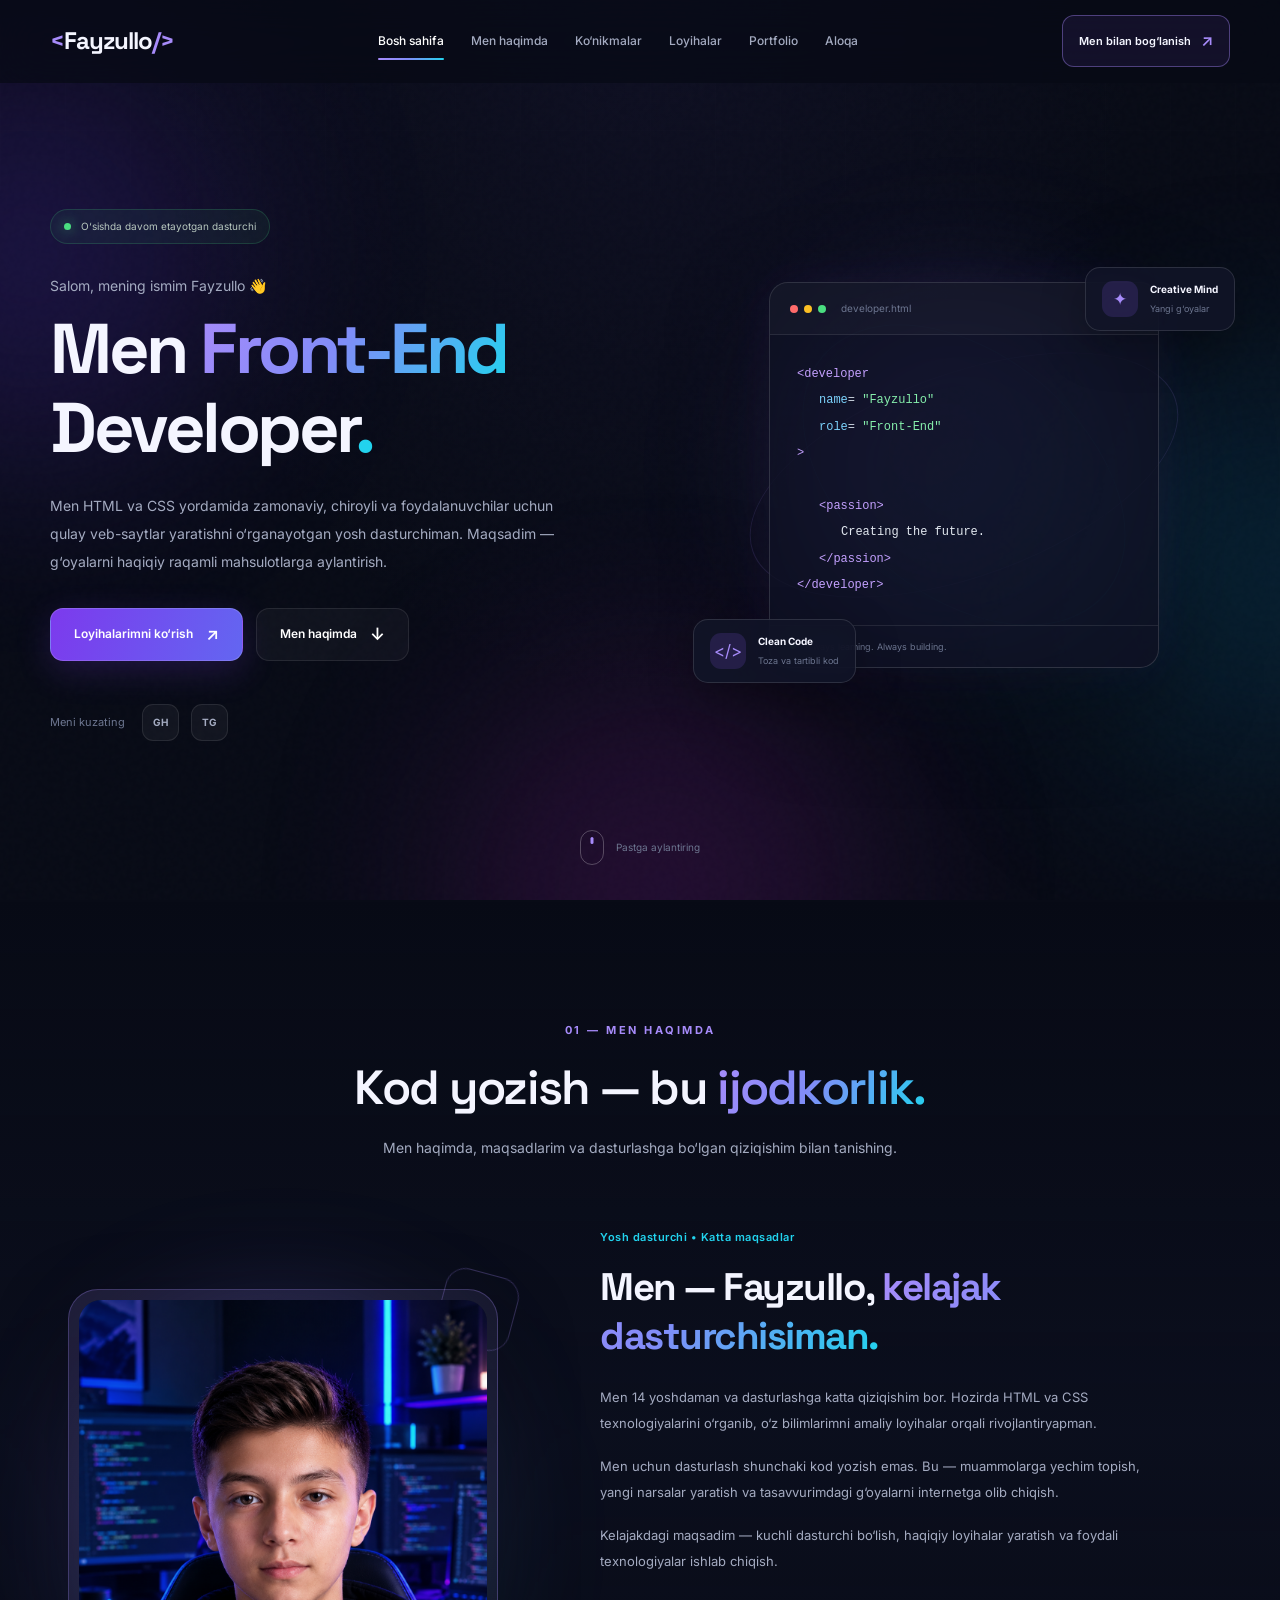
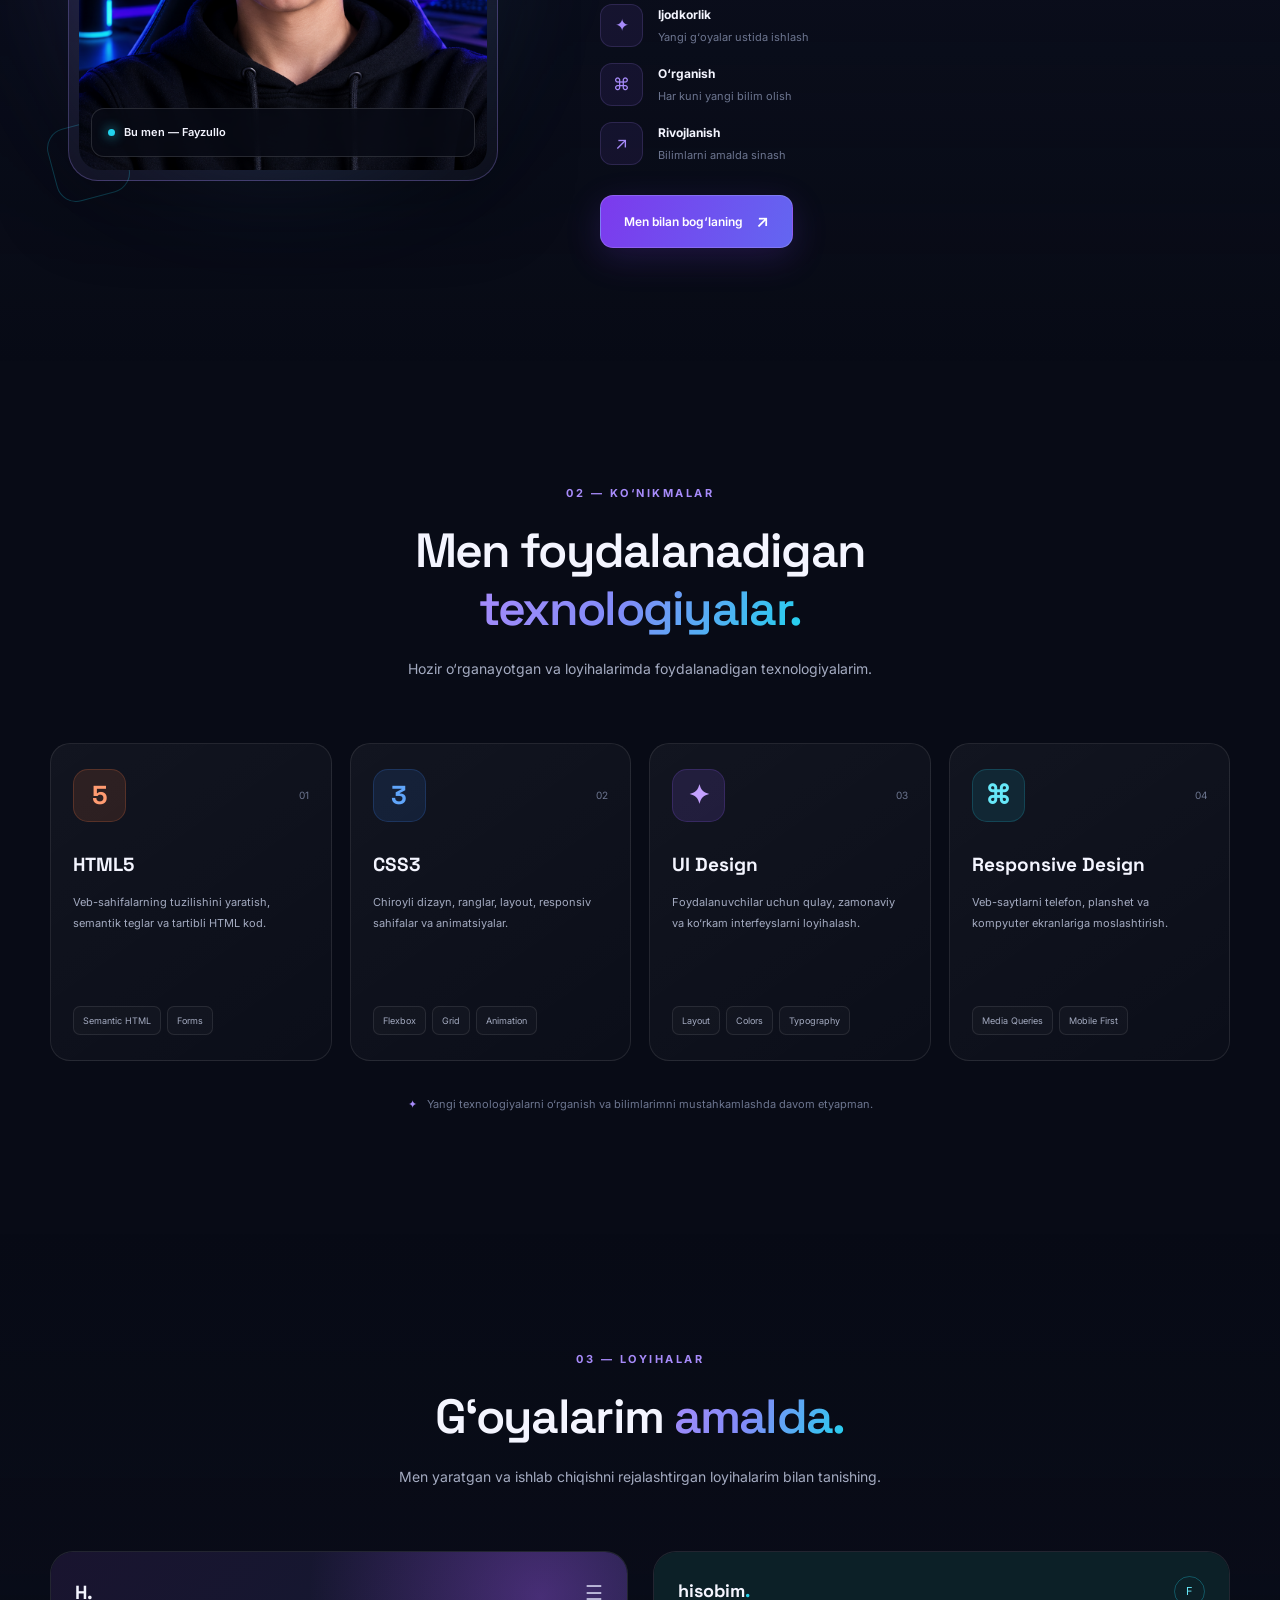
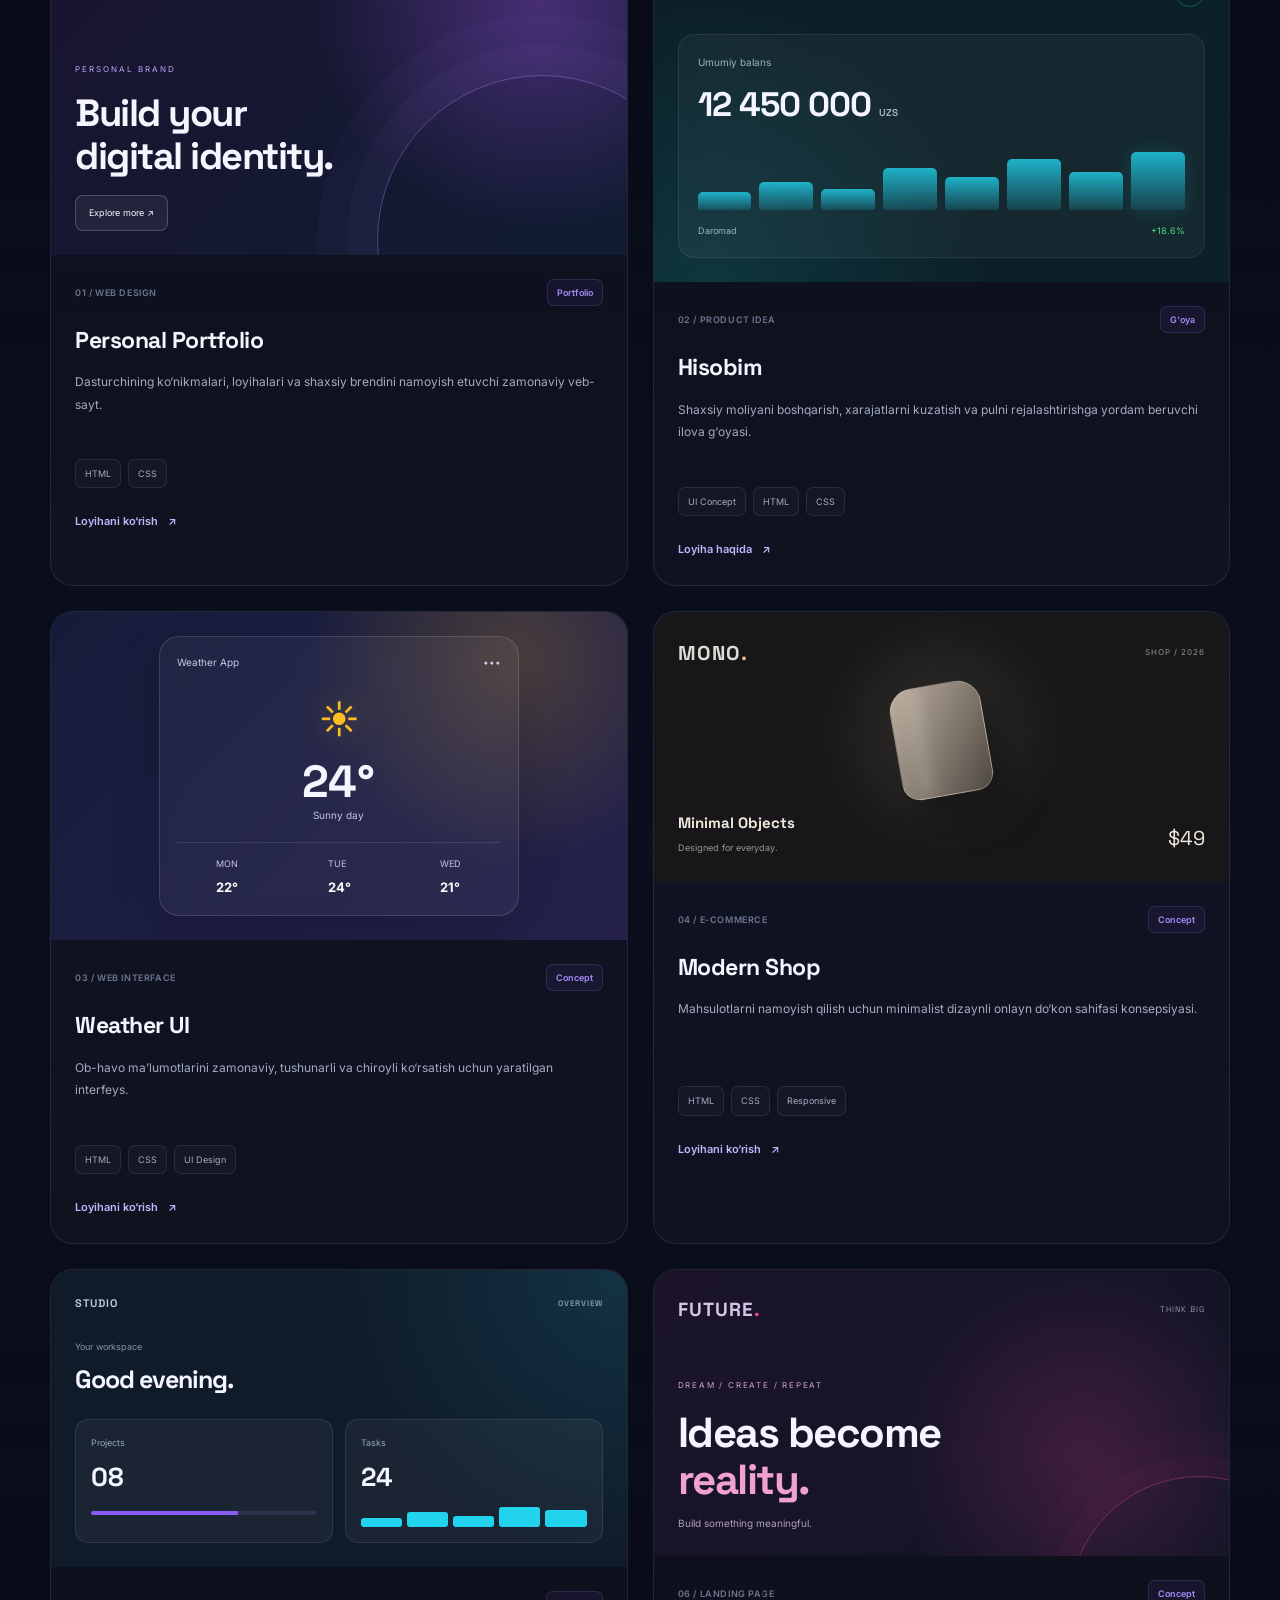
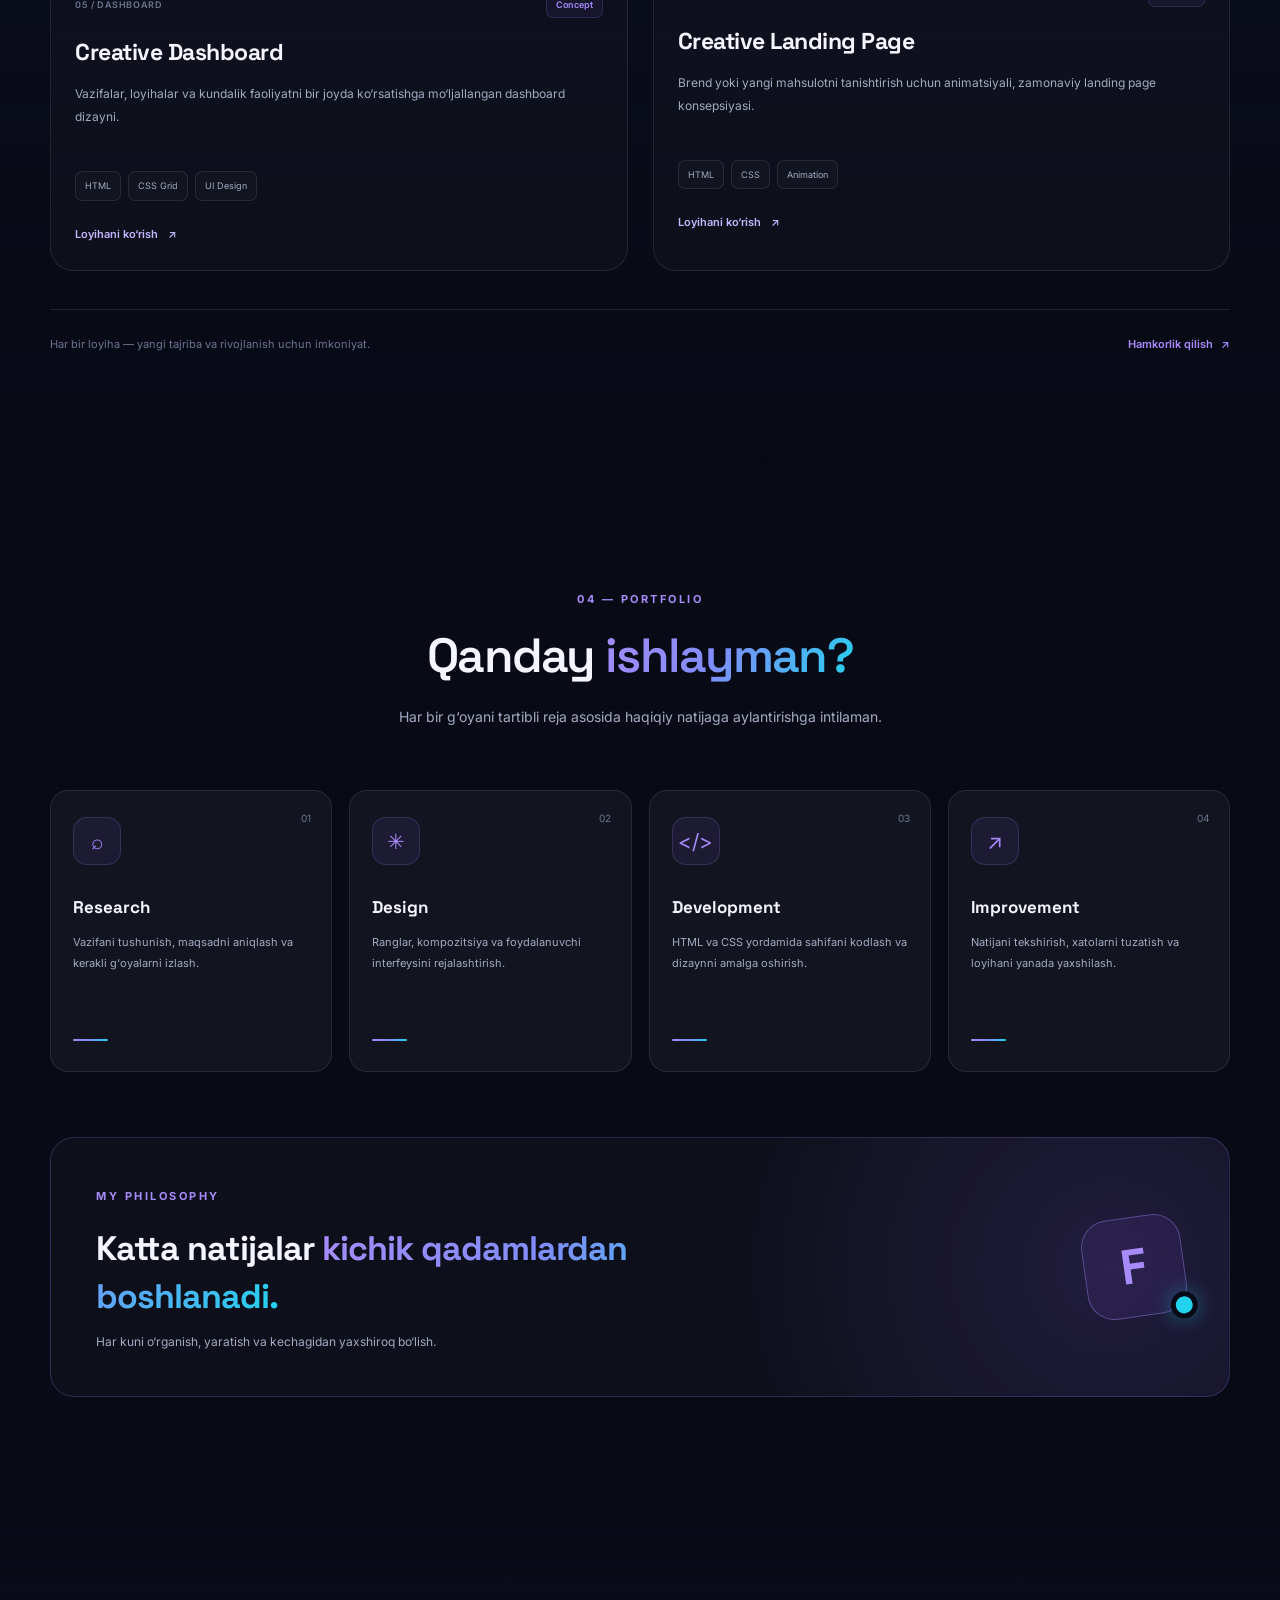
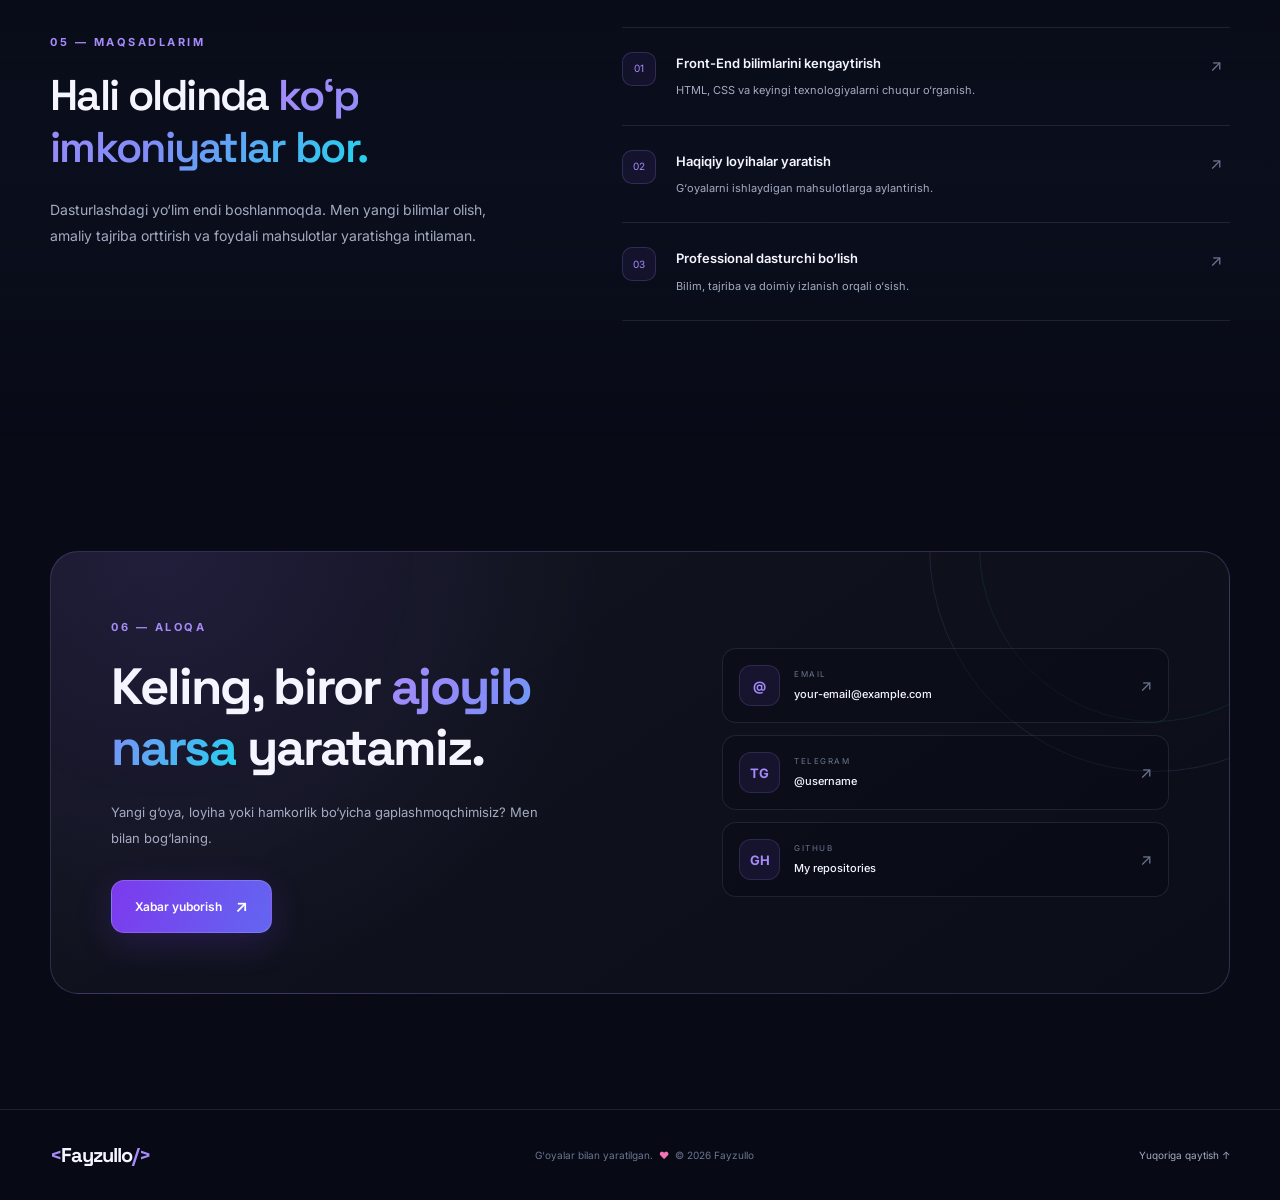
==== Portfolio/index.html @ 7edab894 "Add files via upload" ====
<!DOCTYPE html>
<html lang="uz">

<head>
    <meta charset="UTF-8">
    <meta name="viewport" content="width=device-width, initial-scale=1.0">

    <meta name="description" content="Fayzullo — Front-End Developer portfolio. Zamonaviy va kreativ veb-saytlar.">

    <meta name="theme-color" content="#080b16">

    <title>Fayzullo | Front-End Developer</title>

    <!-- Google Fonts -->
    <link rel="preconnect" href="https://fonts.googleapis.com">
    <link rel="preconnect" href="https://fonts.gstatic.com" crossorigin>

    <link
        href="https://fonts.googleapis.com/css2?family=Inter:wght@400;500;600;700;800&family=Space+Grotesk:wght@400;500;600;700&display=swap"
        rel="stylesheet">

    <!-- CSS fayli -->
    <link rel="stylesheet" href="style.css">
</head>

<body>

    <!-- BACKGROUND ANIMATION ELEMENTS -->
    <div class="background-effects" aria-hidden="true">
        <div class="gradient-orb orb-1"></div>
        <div class="gradient-orb orb-2"></div>
        <div class="gradient-orb orb-3"></div>
        <div class="grid-overlay"></div>
        <div class="noise-overlay"></div>
    </div>


    <!-- HEADER -->
    <header class="header" id="header">
        <div class="container navbar">

            <a href="#home" class="logo">
                <span class="logo-bracket">&lt;</span>
                Fayzullo
                <span class="logo-bracket">/&gt;</span>
            </a>

            <nav class="nav-menu" id="nav-menu">
                <a href="#home" class="nav-link active">Bosh sahifa</a>
                <a href="#about" class="nav-link">Men haqimda</a>
                <a href="#skills" class="nav-link">Ko‘nikmalar</a>
                <a href="#projects" class="nav-link">Loyihalar</a>
                <a href="#portfolio" class="nav-link">Portfolio</a>
                <a href="#contact" class="nav-link">Aloqa</a>
            </nav>

            <a href="https://t.me/code_craftsman_uz" class="nav-button" target="_blank" rel="noopener noreferrer">
                Men bilan bog‘lanish
                <span>↗</span>
            </a>

            <button class="menu-toggle" id="menu-toggle" aria-label="Menyuni ochish" aria-expanded="false"
                aria-controls="nav-menu">
                <span></span>
                <span></span>
                <span></span>
            </button>

        </div>
    </header>


    <main>

        <!-- HERO / HOME -->
        <section class="hero section" id="home">
            <div class="container hero-grid">

                <div class="hero-content">

                    <div class="availability-badge">
                        <span class="status-dot"></span>
                        <span>O‘sishda davom etayotgan dasturchi</span>
                    </div>

                    <p class="hero-greeting">
                        Salom, mening ismim Fayzullo 👋
                    </p>

                    <h1 class="hero-title">
                        Men
                        <span class="gradient-text">Front-End</span>
                        <br>
                        Developer<span class="title-dot">.</span>
                    </h1>

                    <p class="hero-description">
                        Men HTML va CSS yordamida zamonaviy, chiroyli
                        va foydalanuvchilar uchun qulay veb-saytlar
                        yaratishni o‘rganayotgan yosh dasturchiman.
                        Maqsadim — g‘oyalarni haqiqiy raqamli
                        mahsulotlarga aylantirish.
                    </p>

                    <div class="hero-actions">
                        <a href="#projects" class="button button-primary">
                            Loyihalarimni ko‘rish
                            <span>↗</span>
                        </a>

                        <a href="#about" class="button button-secondary">
                            Men haqimda
                            <span>↓</span>
                        </a>
                    </div>

                    <div class="hero-socials">
                        <span class="social-label">Meni kuzating</span>

                        <!-- O'zingning haqiqiy havolalaringni qo'y -->
                        <a href="https://github.com/" target="_blank" rel="noopener noreferrer" class="social-link"
                            aria-label="GitHub">
                            GH
                        </a>

                        <a href="https://t.me/" target="_blank" rel="noopener noreferrer" class="social-link"
                            aria-label="Telegram">
                            TG
                        </a>
                    </div>

                </div>


                <!-- HERO VISUAL -->
                <div class="hero-visual">

                    <div class="visual-glow"></div>

                    <div class="code-card">
                        <div class="code-card-header">
                            <div class="window-dots">
                                <span></span>
                                <span></span>
                                <span></span>
                            </div>

                            <span class="code-filename">developer.html</span>
                        </div>

                        <div class="code-card-body">
                            <p><span class="code-purple">&lt;developer</span></p>
                            <p class="code-indent">
                                <span class="code-blue">name</span>=
                                <span class="code-green">"Fayzullo"</span>
                            </p>
                            <p class="code-indent">
                                <span class="code-blue">role</span>=
                                <span class="code-green">"Front-End"</span>
                            </p>
                            <p><span class="code-purple">&gt;</span></p>
                            <br>
                            <p class="code-indent">
                                <span class="code-purple">&lt;passion&gt;</span>
                            </p>
                            <p class="code-indent-2 code-white">
                                Creating the future.
                            </p>
                            <p class="code-indent">
                                <span class="code-purple">&lt;/passion&gt;</span>
                            </p>
                            <p><span class="code-purple">&lt;/developer&gt;</span></p>
                        </div>

                        <div class="code-card-footer">
                            <span class="footer-dot"></span>
                            <span>Always learning. Always building.</span>
                        </div>
                    </div>

                    <div class="floating-card floating-card-top">
                        <span class="floating-icon">✦</span>
                        <div>
                            <strong>Creative Mind</strong>
                            <p>Yangi g‘oyalar</p>
                        </div>
                    </div>

                    <div class="floating-card floating-card-bottom">
                        <span class="floating-icon">&lt;/&gt;</span>
                        <div>
                            <strong>Clean Code</strong>
                            <p>Toza va tartibli kod</p>
                        </div>
                    </div>

                    <div class="orbit orbit-one"></div>
                    <div class="orbit orbit-two"></div>

                </div>

            </div>

            <a href="#about" class="scroll-indicator">
                <span class="scroll-line"></span>
                Pastga aylantiring
            </a>
        </section>



        <!-- ABOUT ME -->
        <section class="about section" id="about">
            <div class="container">

                <div class="section-heading">
                    <span class="section-tag">01 — MEN HAQIMDA</span>

                    <h2 class="section-title">
                        Kod yozish — bu
                        <span class="gradient-text">ijodkorlik.</span>
                    </h2>

                    <p class="section-description">
                        Men haqimda, maqsadlarim va dasturlashga bo‘lgan
                        qiziqishim bilan tanishing.
                    </p>
                </div>


                <div class="about-grid">

                    <!-- PROFILE PHOTO -->
                    <div class="about-image-wrapper">

                        <div class="about-image-glow"></div>

                        <div class="about-image-frame">
                            <img src="./image/fayzullo-dev.png" alt="Fayzullo — Front-End Developer" class="about-image"
                                loading="lazy">

                            <div class="image-label">
                                <span class="image-label-dot"></span>
                                Bu men — Fayzullo
                            </div>
                        </div>

                        <div class="image-decoration decoration-one"></div>
                        <div class="image-decoration decoration-two"></div>

                    </div>


                    <!-- ABOUT CONTENT -->
                    <div class="about-content">

                        <span class="about-eyebrow">
                            Yosh dasturchi • Katta maqsadlar
                        </span>

                        <h3>
                            Men — Fayzullo,
                            <span class="gradient-text">
                                kelajak dasturchisiman.
                            </span>
                        </h3>

                        <p>
                            Men 14 yoshdaman va dasturlashga katta
                            qiziqishim bor. Hozirda HTML va CSS
                            texnologiyalarini o‘rganib, o‘z bilimlarimni
                            amaliy loyihalar orqali rivojlantiryapman.
                        </p>

                        <p>
                            Men uchun dasturlash shunchaki kod yozish
                            emas. Bu — muammolarga yechim topish,
                            yangi narsalar yaratish va tasavvurimdagi
                            g‘oyalarni internetga olib chiqish.
                        </p>

                        <p>
                            Kelajakdagi maqsadim — kuchli dasturchi
                            bo‘lish, haqiqiy loyihalar yaratish va
                            foydali texnologiyalar ishlab chiqish.
                        </p>


                        <div class="about-highlights">

                            <div class="highlight-item">
                                <span class="highlight-icon">✦</span>
                                <div>
                                    <strong>Ijodkorlik</strong>
                                    <p>Yangi g‘oyalar ustida ishlash</p>
                                </div>
                            </div>

                            <div class="highlight-item">
                                <span class="highlight-icon">⌘</span>
                                <div>
                                    <strong>O‘rganish</strong>
                                    <p>Har kuni yangi bilim olish</p>
                                </div>
                            </div>

                            <div class="highlight-item">
                                <span class="highlight-icon">↗</span>
                                <div>
                                    <strong>Rivojlanish</strong>
                                    <p>Bilimlarni amalda sinash</p>
                                </div>
                            </div>

                        </div>

                        <a href="#contact" class="button button-primary">
                            Men bilan bog‘laning
                            <span>↗</span>
                        </a>

                    </div>

                </div>

            </div>
        </section>



        <!-- SKILLS -->
        <section class="skills section" id="skills">
            <div class="container">

                <div class="section-heading">
                    <span class="section-tag">02 — KO‘NIKMALAR</span>

                    <h2 class="section-title">
                        Men foydalanadigan
                        <span class="gradient-text">texnologiyalar.</span>
                    </h2>

                    <p class="section-description">
                        Hozir o‘rganayotgan va loyihalarimda
                        foydalanadigan texnologiyalarim.
                    </p>
                </div>


                <div class="skills-grid">

                    <article class="skill-card">
                        <div class="skill-card-top">
                            <div class="skill-icon html-icon">5</div>
                            <span class="skill-number">01</span>
                        </div>

                        <h3>HTML5</h3>

                        <p>
                            Veb-sahifalarning tuzilishini yaratish,
                            semantik teglar va tartibli HTML kod.
                        </p>

                        <div class="skill-tags">
                            <span>Semantic HTML</span>
                            <span>Forms</span>
                        </div>
                    </article>


                    <article class="skill-card">
                        <div class="skill-card-top">
                            <div class="skill-icon css-icon">3</div>
                            <span class="skill-number">02</span>
                        </div>

                        <h3>CSS3</h3>

                        <p>
                            Chiroyli dizayn, ranglar, layout,
                            responsiv sahifalar va animatsiyalar.
                        </p>

                        <div class="skill-tags">
                            <span>Flexbox</span>
                            <span>Grid</span>
                            <span>Animation</span>
                        </div>
                    </article>


                    <article class="skill-card skill-card-learning">
                        <div class="skill-card-top">
                            <div class="skill-icon design-icon">✦</div>
                            <span class="skill-number">03</span>
                        </div>

                        <h3>UI Design</h3>

                        <p>
                            Foydalanuvchilar uchun qulay, zamonaviy
                            va ko‘rkam interfeyslarni loyihalash.
                        </p>

                        <div class="skill-tags">
                            <span>Layout</span>
                            <span>Colors</span>
                            <span>Typography</span>
                        </div>
                    </article>


                    <article class="skill-card skill-card-learning">
                        <div class="skill-card-top">
                            <div class="skill-icon responsive-icon">⌘</div>
                            <span class="skill-number">04</span>
                        </div>

                        <h3>Responsive Design</h3>

                        <p>
                            Veb-saytlarni telefon, planshet va
                            kompyuter ekranlariga moslashtirish.
                        </p>

                        <div class="skill-tags">
                            <span>Media Queries</span>
                            <span>Mobile First</span>
                        </div>
                    </article>

                </div>

                <p class="skills-note">
                    <span>✦</span>
                    Yangi texnologiyalarni o‘rganish va bilimlarimni
                    mustahkamlashda davom etyapman.
                </p>

            </div>
        </section>



        <!-- PROJECTS -->
        <section class="projects section" id="projects">
            <div class="container">

                <div class="section-heading">
                    <span class="section-tag">03 — LOYIHALAR</span>

                    <h2 class="section-title">
                        G‘oyalarim
                        <span class="gradient-text">amalda.</span>
                    </h2>

                    <p class="section-description">
                        Men yaratgan va ishlab chiqishni rejalashtirgan
                        loyihalarim bilan tanishing.
                    </p>
                </div>


                <div class="projects-grid">

                    <!-- PROJECT 1 -->
                    <article class="project-card">

                        <div class="project-preview project-preview-one">
                            <div class="preview-topbar">
                                <span class="preview-logo">H.</span>
                                <span class="preview-menu">☰</span>
                            </div>

                            <div class="preview-content">
                                <span class="preview-label">PERSONAL BRAND</span>
                                <h3>Build your<br>digital identity.</h3>
                                <div class="preview-button">
                                    Explore more ↗
                                </div>
                            </div>

                            <div class="preview-circle"></div>
                        </div>

                        <div class="project-info">
                            <div class="project-meta">
                                <span>01 / WEB DESIGN</span>
                                <span class="project-status">Portfolio</span>
                            </div>

                            <h3>Personal Portfolio</h3>

                            <p>
                                Dasturchining ko‘nikmalari, loyihalari
                                va shaxsiy brendini namoyish etuvchi
                                zamonaviy veb-sayt.
                            </p>

                            <div class="project-tech">
                                <span>HTML</span>
                                <span>CSS</span>
                            </div>

                            <!-- Keyinchalik haqiqiy demo havolasini qo'y -->
                            <a href="#contact" class="project-link">
                                Loyihani ko‘rish <span>↗</span>
                            </a>
                        </div>

                    </article>



                    <!-- PROJECT 2 -->
                    <article class="project-card">

                        <div class="project-preview project-preview-two">
                            <div class="finance-preview-header">
                                <span>hisobim<span class="finance-dot">.</span></span>
                                <span class="finance-avatar">F</span>
                            </div>

                            <div class="finance-preview-body">
                                <p>Umumiy balans</p>
                                <h3>12 450 000 <small>UZS</small></h3>

                                <div class="finance-chart">
                                    <span style="height: 30%"></span>
                                    <span style="height: 48%"></span>
                                    <span style="height: 36%"></span>
                                    <span style="height: 72%"></span>
                                    <span style="height: 56%"></span>
                                    <span style="height: 88%"></span>
                                    <span style="height: 66%"></span>
                                    <span style="height: 100%"></span>
                                </div>

                                <div class="finance-preview-footer">
                                    <span>Daromad</span>
                                    <span>+18.6%</span>
                                </div>
                            </div>
                        </div>

                        <div class="project-info">
                            <div class="project-meta">
                                <span>02 / PRODUCT IDEA</span>
                                <span class="project-status">G‘oya</span>
                            </div>

                            <h3>Hisobim</h3>

                            <p>
                                Shaxsiy moliyani boshqarish, xarajatlarni
                                kuzatish va pulni rejalashtirishga
                                yordam beruvchi ilova g‘oyasi.
                            </p>

                            <div class="project-tech">
                                <span>UI Concept</span>
                                <span>HTML</span>
                                <span>CSS</span>
                            </div>

                            <a href="#contact" class="project-link">
                                Loyiha haqida <span>↗</span>
                            </a>
                        </div>

                    </article>



                    <!-- PROJECT 3 -->
                    <article class="project-card">

                        <div class="project-preview project-preview-three">
                            <div class="weather-window">
                                <div class="weather-top">
                                    <span>Weather App</span>
                                    <span>•••</span>
                                </div>

                                <div class="weather-main">
                                    <span class="weather-icon">☀</span>
                                    <h3>24°</h3>
                                    <p>Sunny day</p>
                                </div>

                                <div class="weather-bottom">
                                    <span>MON <b>22°</b></span>
                                    <span>TUE <b>24°</b></span>
                                    <span>WED <b>21°</b></span>
                                </div>
                            </div>
                        </div>

                        <div class="project-info">
                            <div class="project-meta">
                                <span>03 / WEB INTERFACE</span>
                                <span class="project-status">Concept</span>
                            </div>

                            <h3>Weather UI</h3>

                            <p>
                                Ob-havo ma’lumotlarini zamonaviy,
                                tushunarli va chiroyli ko‘rsatish
                                uchun yaratilgan interfeys.
                            </p>

                            <div class="project-tech">
                                <span>HTML</span>
                                <span>CSS</span>
                                <span>UI Design</span>
                            </div>

                            <a href="#contact" class="project-link">
                                Loyihani ko‘rish <span>↗</span>
                            </a>
                        </div>

                    </article>



                    <!-- PROJECT 4 -->
                    <article class="project-card">

                        <div class="project-preview project-preview-four">
                            <div class="store-header">
                                <span>MONO<span>.</span></span>
                                <span>SHOP / 2026</span>
                            </div>

                            <div class="store-product">
                                <div class="product-shape">
                                    <div class="product-shine"></div>
                                </div>
                            </div>

                            <div class="store-bottom">
                                <div>
                                    <h3>Minimal Objects</h3>
                                    <p>Designed for everyday.</p>
                                </div>

                                <span class="store-price">$49</span>
                            </div>
                        </div>

                        <div class="project-info">
                            <div class="project-meta">
                                <span>04 / E-COMMERCE</span>
                                <span class="project-status">Concept</span>
                            </div>

                            <h3>Modern Shop</h3>

                            <p>
                                Mahsulotlarni namoyish qilish uchun
                                minimalist dizaynli onlayn do‘kon
                                sahifasi konsepsiyasi.
                            </p>

                            <div class="project-tech">
                                <span>HTML</span>
                                <span>CSS</span>
                                <span>Responsive</span>
                            </div>

                            <a href="#contact" class="project-link">
                                Loyihani ko‘rish <span>↗</span>
                            </a>
                        </div>

                    </article>



                    <!-- PROJECT 5 -->
                    <article class="project-card">

                        <div class="project-preview project-preview-five">
                            <div class="dashboard-header">
                                <span>STUDIO</span>
                                <span>OVERVIEW</span>
                            </div>

                            <div class="dashboard-title">
                                <p>Your workspace</p>
                                <h3>Good evening.</h3>
                            </div>

                            <div class="dashboard-widgets">
                                <div class="dashboard-widget widget-large">
                                    <span>Projects</span>
                                    <strong>08</strong>
                                    <div class="widget-line"></div>
                                </div>

                                <div class="dashboard-widget widget-small">
                                    <span>Tasks</span>
                                    <strong>24</strong>
                                    <div class="widget-bars">
                                        <i></i><i></i><i></i><i></i><i></i>
                                    </div>
                                </div>
                            </div>
                        </div>

                        <div class="project-info">
                            <div class="project-meta">
                                <span>05 / DASHBOARD</span>
                                <span class="project-status">Concept</span>
                            </div>

                            <h3>Creative Dashboard</h3>

                            <p>
                                Vazifalar, loyihalar va kundalik
                                faoliyatni bir joyda ko‘rsatishga
                                mo‘ljallangan dashboard dizayni.
                            </p>

                            <div class="project-tech">
                                <span>HTML</span>
                                <span>CSS Grid</span>
                                <span>UI Design</span>
                            </div>

                            <a href="#contact" class="project-link">
                                Loyihani ko‘rish <span>↗</span>
                            </a>
                        </div>

                    </article>



                    <!-- PROJECT 6 -->
                    <article class="project-card">

                        <div class="project-preview project-preview-six">
                            <div class="landing-top">
                                <span>FUTURE<span class="future-dot">.</span></span>
                                <span>THINK BIG</span>
                            </div>

                            <div class="landing-content">
                                <span class="landing-tag">DREAM / CREATE / REPEAT</span>
                                <h3>
                                    Ideas become<br>
                                    <span>reality.</span>
                                </h3>
                                <p>Build something meaningful.</p>
                            </div>

                            <div class="landing-decoration"></div>
                        </div>

                        <div class="project-info">
                            <div class="project-meta">
                                <span>06 / LANDING PAGE</span>
                                <span class="project-status">Concept</span>
                            </div>

                            <h3>Creative Landing Page</h3>

                            <p>
                                Brend yoki yangi mahsulotni tanishtirish
                                uchun animatsiyali, zamonaviy landing
                                page konsepsiyasi.
                            </p>

                            <div class="project-tech">
                                <span>HTML</span>
                                <span>CSS</span>
                                <span>Animation</span>
                            </div>

                            <a href="#contact" class="project-link">
                                Loyihani ko‘rish <span>↗</span>
                            </a>
                        </div>

                    </article>

                </div>


                <div class="projects-bottom">
                    <p>
                        Har bir loyiha — yangi tajriba va rivojlanish
                        uchun imkoniyat.
                    </p>

                    <a href="#contact" class="text-link">
                        Hamkorlik qilish <span>↗</span>
                    </a>
                </div>

            </div>
        </section>



        <!-- PORTFOLIO / WORK PROCESS -->
        <section class="portfolio section" id="portfolio">
            <div class="container">

                <div class="section-heading">
                    <span class="section-tag">04 — PORTFOLIO</span>

                    <h2 class="section-title">
                        Qanday
                        <span class="gradient-text">ishlayman?</span>
                    </h2>

                    <p class="section-description">
                        Har bir g‘oyani tartibli reja asosida
                        haqiqiy natijaga aylantirishga intilaman.
                    </p>
                </div>


                <div class="portfolio-grid">

                    <article class="portfolio-card">
                        <span class="portfolio-index">01</span>
                        <div class="portfolio-symbol">⌕</div>
                        <h3>Research</h3>
                        <p>
                            Vazifani tushunish, maqsadni aniqlash
                            va kerakli g‘oyalarni izlash.
                        </p>
                        <span class="portfolio-line"></span>
                    </article>

                    <article class="portfolio-card">
                        <span class="portfolio-index">02</span>
                        <div class="portfolio-symbol">✳</div>
                        <h3>Design</h3>
                        <p>
                            Ranglar, kompozitsiya va foydalanuvchi
                            interfeysini rejalashtirish.
                        </p>
                        <span class="portfolio-line"></span>
                    </article>

                    <article class="portfolio-card">
                        <span class="portfolio-index">03</span>
                        <div class="portfolio-symbol">&lt;/&gt;</div>
                        <h3>Development</h3>
                        <p>
                            HTML va CSS yordamida sahifani
                            kodlash va dizaynni amalga oshirish.
                        </p>
                        <span class="portfolio-line"></span>
                    </article>

                    <article class="portfolio-card">
                        <span class="portfolio-index">04</span>
                        <div class="portfolio-symbol">↗</div>
                        <h3>Improvement</h3>
                        <p>
                            Natijani tekshirish, xatolarni tuzatish
                            va loyihani yanada yaxshilash.
                        </p>
                        <span class="portfolio-line"></span>
                    </article>

                </div>


                <div class="portfolio-banner">
                    <div>
                        <span class="section-tag">MY PHILOSOPHY</span>

                        <h3>
                            Katta natijalar
                            <span class="gradient-text">
                                kichik qadamlardan boshlanadi.
                            </span>
                        </h3>

                        <p>
                            Har kuni o‘rganish, yaratish va
                            kechagidan yaxshiroq bo‘lish.
                        </p>
                    </div>

                    <div class="banner-symbol" aria-hidden="true">
                        <span>F</span>
                        <i></i>
                    </div>
                </div>

            </div>
        </section>



        <!-- GOALS -->
        <section class="goals section" id="goals">
            <div class="container goals-grid">

                <div class="goals-content">
                    <span class="section-tag">05 — MAQSADLARIM</span>

                    <h2 class="section-title">
                        Hali oldinda
                        <span class="gradient-text">ko‘p imkoniyatlar bor.</span>
                    </h2>

                    <p class="section-description">
                        Dasturlashdagi yo‘lim endi boshlanmoqda.
                        Men yangi bilimlar olish, amaliy tajriba
                        orttirish va foydali mahsulotlar yaratishga
                        intilaman.
                    </p>
                </div>

                <div class="goals-list">

                    <div class="goal-item">
                        <span class="goal-check">01</span>
                        <div>
                            <h3>Front-End bilimlarini kengaytirish</h3>
                            <p>HTML, CSS va keyingi texnologiyalarni chuqur o‘rganish.</p>
                        </div>
                        <span class="goal-arrow">↗</span>
                    </div>

                    <div class="goal-item">
                        <span class="goal-check">02</span>
                        <div>
                            <h3>Haqiqiy loyihalar yaratish</h3>
                            <p>G‘oyalarni ishlaydigan mahsulotlarga aylantirish.</p>
                        </div>
                        <span class="goal-arrow">↗</span>
                    </div>

                    <div class="goal-item">
                        <span class="goal-check">03</span>
                        <div>
                            <h3>Professional dasturchi bo‘lish</h3>
                            <p>Bilim, tajriba va doimiy izlanish orqali o‘sish.</p>
                        </div>
                        <span class="goal-arrow">↗</span>
                    </div>

                </div>

            </div>
        </section>



        <!-- CONTACT -->
        <section class="contact section" id="contact">
            <div class="container">

                <div class="contact-card">

                    <div class="contact-decoration contact-decoration-one"></div>
                    <div class="contact-decoration contact-decoration-two"></div>

                    <div class="contact-content">

                        <span class="section-tag">06 — ALOQA</span>

                        <h2 class="contact-title">
                            Keling, biror
                            <span class="gradient-text">ajoyib narsa</span>
                            yaratamiz.
                        </h2>

                        <p>
                            Yangi g‘oya, loyiha yoki hamkorlik
                            bo‘yicha gaplashmoqchimisiz?
                            Men bilan bog‘laning.
                        </p>

                        <a href="mailto:your-email@example.com" class="button button-primary contact-button">
                            Xabar yuborish
                            <span>↗</span>
                        </a>

                    </div>


                    <div class="contact-details">

                        <a href="mailto:your-email@example.com" class="contact-detail">
                            <span class="contact-detail-icon">@</span>
                            <div>
                                <small>EMAIL</small>
                                <strong>your-email@example.com</strong>
                            </div>
                            <span class="detail-arrow">↗</span>
                        </a>

                        <a href="https://t.me/" target="_blank" rel="noopener noreferrer" class="contact-detail">
                            <span class="contact-detail-icon">TG</span>
                            <div>
                                <small>TELEGRAM</small>
                                <strong>@username</strong>
                            </div>
                            <span class="detail-arrow">↗</span>
                        </a>

                        <a href="https://github.com/" target="_blank" rel="noopener noreferrer" class="contact-detail">
                            <span class="contact-detail-icon">GH</span>
                            <div>
                                <small>GITHUB</small>
                                <strong>My repositories</strong>
                            </div>
                            <span class="detail-arrow">↗</span>
                        </a>

                    </div>

                </div>

            </div>
        </section>

    </main>



    <!-- FOOTER -->
    <footer class="footer">
        <div class="container footer-inner">

            <a href="#home" class="logo footer-logo">
                <span class="logo-bracket">&lt;</span>
                Fayzullo
                <span class="logo-bracket">/&gt;</span>
            </a>

            <p>
                G‘oyalar bilan yaratilgan.
                <span class="footer-heart">♥</span>
                © 2026 Fayzullo
            </p>

            <a href="#home" class="back-to-top">
                Yuqoriga qaytish ↑
            </a>

        </div>
    </footer>


    <!-- Keyinchalik JavaScript qo'shish mumkin -->
    <script src="script.js"></script>

</body>

</html>
---- Portfolio/style.css ----
/* =========================================
   FAYZULLO — PREMIUM DEVELOPER PORTFOLIO
   Main stylesheet
========================================= */

/* 01. VARIABLES */
:root {
    --bg: #080b16;
    --bg-secondary: #0d1120;
    --surface: rgba(255, 255, 255, 0.045);
    --surface-hover: rgba(255, 255, 255, 0.075);

    --text: #f4f5ff;
    --text-secondary: #a4abc1;
    --text-muted: #6d7690;

    --primary: #8b5cf6;
    --primary-light: #a78bfa;
    --secondary: #22d3ee;
    --pink: #ec4899;
    --green: #4ade80;

    --border: rgba(255, 255, 255, 0.09);
    --border-hover: rgba(167, 139, 250, 0.4);

    --gradient: linear-gradient(
        120deg,
        #a78bfa 0%,
        #818cf8 45%,
        #22d3ee 100%
    );

    --gradient-bg: linear-gradient(
        135deg,
        rgba(139, 92, 246, 0.17),
        rgba(34, 211, 238, 0.07)
    );

    --font-main: "Inter", sans-serif;
    --font-display: "Space Grotesk", sans-serif;

    --container: 1180px;
    --radius-sm: 12px;
    --radius-md: 20px;
    --radius-lg: 28px;

    --transition: 0.3s ease;
}


/* 02. RESET */
* {
    margin: 0;
    padding: 0;
    box-sizing: border-box;
}

html {
    scroll-behavior: smooth;
    scroll-padding-top: 100px;
}

body {
    min-width: 320px;
    overflow-x: hidden;
    background: var(--bg);
    color: var(--text);
    font-family: var(--font-main);
    line-height: 1.7;
    -webkit-font-smoothing: antialiased;
}

body,
button,
a {
    -webkit-tap-highlight-color: transparent;
}

body::selection {
    background: rgba(139, 92, 246, 0.5);
    color: white;
}

::selection {
    background: rgba(139, 92, 246, 0.5);
    color: white;
}

a {
    color: inherit;
    text-decoration: none;
}

button {
    font: inherit;
}

button,
a {
    touch-action: manipulation;
}

img {
    display: block;
    max-width: 100%;
}

ul {
    list-style: none;
}

button:focus-visible,
a:focus-visible {
    outline: 2px solid var(--secondary);
    outline-offset: 5px;
}

.container {
    width: min(var(--container), calc(100% - 48px));
    margin-inline: auto;
}

.section {
    position: relative;
    padding: 115px 0;
    scroll-margin-top: 75px;
}


/* 03. BACKGROUND EFFECTS */
.background-effects {
    position: fixed;
    inset: 0;
    z-index: -1;
    overflow: hidden;
    pointer-events: none;
    background:
        radial-gradient(
            ellipse at 50% 0%,
            rgba(62, 47, 126, 0.12),
            transparent 55%
        ),
        var(--bg);
}

.gradient-orb {
    position: absolute;
    width: 420px;
    height: 420px;
    border-radius: 50%;
    filter: blur(110px);
    opacity: 0.19;
    will-change: transform;
}

.orb-1 {
    top: 5%;
    left: -180px;
    background: #7138ff;
    animation: orbFloatOne 18s ease-in-out infinite alternate;
}

.orb-2 {
    top: 40%;
    right: -200px;
    background: #087da9;
    animation: orbFloatTwo 22s ease-in-out infinite alternate;
}

.orb-3 {
    bottom: -200px;
    left: 35%;
    background: #a21caf;
    animation: orbFloatThree 25s ease-in-out infinite alternate;
}

.grid-overlay {
    position: absolute;
    inset: 0;
    opacity: 0.2;
    background-image:
        linear-gradient(
            rgba(255, 255, 255, 0.025) 1px,
            transparent 1px
        ),
        linear-gradient(
            90deg,
            rgba(255, 255, 255, 0.025) 1px,
            transparent 1px
        );
    background-size: 65px 65px;
    mask-image: linear-gradient(
        to bottom,
        black,
        transparent 85%
    );
}

.noise-overlay {
    position: absolute;
    inset: 0;
    opacity: 0.035;
    background-image: url("data:image/svg+xml,%3Csvg viewBox='0 0 180 180' xmlns='http://www.w3.org/2000/svg'%3E%3Cfilter id='n'%3E%3CfeTurbulence type='fractalNoise' baseFrequency='.9' numOctaves='3' stitchTiles='stitch'/%3E%3C/filter%3E%3Crect width='100%25' height='100%25' filter='url(%23n)' opacity='.5'/%3E%3C/svg%3E");
}

@keyframes orbFloatOne {
    from {
        transform: translate(0, 0) scale(1);
    }
    to {
        transform: translate(100px, 120px) scale(1.25);
    }
}

@keyframes orbFloatTwo {
    from {
        transform: translate(0, 0) scale(1);
    }
    to {
        transform: translate(-100px, -80px) scale(1.2);
    }
}

@keyframes orbFloatThree {
    from {
        transform: translate(-50px, 0);
    }
    to {
        transform: translate(80px, -100px);
    }
}


/* 04. HEADER */
.header {
    position: fixed;
    top: 0;
    left: 0;
    width: 100%;
    z-index: 1000;
    background: rgba(8, 11, 22, 0.72);
    border-bottom: 1px solid transparent;
    backdrop-filter: blur(22px);
    -webkit-backdrop-filter: blur(22px);
}

.navbar {
    display: flex;
    align-items: center;
    justify-content: space-between;
    min-height: 82px;
    gap: 24px;
}

.logo {
    display: inline-flex;
    align-items: center;
    flex-shrink: 0;
    font-family: var(--font-display);
    font-size: 24px;
    font-weight: 700;
    letter-spacing: -1px;
}

.logo-bracket {
    color: var(--primary-light);
}

.nav-menu {
    display: flex;
    align-items: center;
    gap: 27px;
}

.nav-link {
    position: relative;
    color: var(--text-secondary);
    font-size: 12px;
    font-weight: 500;
    white-space: nowrap;
    transition: color var(--transition);
}

.nav-link::after {
    content: "";
    position: absolute;
    left: 0;
    bottom: -9px;
    width: 0;
    height: 2px;
    border-radius: 10px;
    background: var(--gradient);
    transition: width var(--transition);
}

.nav-link:hover,
.nav-link.active {
    color: white;
}

.nav-link:hover::after,
.nav-link.active::after {
    width: 100%;
}

.nav-button {
    display: inline-flex;
    align-items: center;
    justify-content: center;
    gap: 10px;
    flex-shrink: 0;
    padding: 11px 16px;
    border: 1px solid var(--border-hover);
    border-radius: 12px;
    background: rgba(139, 92, 246, 0.09);
    font-size: 11px;
    font-weight: 600;
    transition: var(--transition);
}

.nav-button span {
    color: var(--primary-light);
    font-size: 16px;
}

.nav-button:hover {
    background: rgba(139, 92, 246, 0.2);
    border-color: var(--primary-light);
    transform: translateY(-2px);
}

.menu-toggle {
    display: none;
    width: 44px;
    height: 44px;
    padding: 11px;
    border: 1px solid var(--border);
    border-radius: 12px;
    background: var(--surface);
    cursor: pointer;
}

.menu-toggle span {
    display: block;
    height: 2px;
    margin: 5px 0;
    border-radius: 5px;
    background: white;
}


/* 05. COMMON ELEMENTS */
.gradient-text {
    color: var(--primary-light);
    background: var(--gradient);
    -webkit-background-clip: text;
    background-clip: text;
    -webkit-text-fill-color: transparent;
}

.section-heading {
    max-width: 700px;
    margin: 0 auto 60px;
    text-align: center;
}

.section-tag {
    display: inline-block;
    margin-bottom: 19px;
    color: var(--primary-light);
    font-size: 11px;
    font-weight: 700;
    letter-spacing: 2.5px;
}

.section-title {
    font-family: var(--font-display);
    font-size: clamp(30px, 4vw, 48px);
    font-weight: 600;
    line-height: 1.2;
    letter-spacing: -1.7px;
}

.section-description {
    max-width: 560px;
    margin: 19px auto 0;
    color: var(--text-secondary);
    font-size: 14px;
    line-height: 1.9;
}

.button {
    position: relative;
    display: inline-flex;
    align-items: center;
    justify-content: center;
    gap: 13px;
    min-height: 53px;
    padding: 0 23px;
    border-radius: 13px;
    font-size: 12px;
    font-weight: 600;
    overflow: hidden;
    transition:
        transform var(--transition),
        background var(--transition),
        border-color var(--transition),
        box-shadow var(--transition);
}

.button span {
    font-size: 17px;
    transition: transform var(--transition);
}

.button:hover {
    transform: translateY(-3px);
}

.button:hover span {
    transform: translate(3px, -3px);
}

.button-primary {
    color: white;
    background: linear-gradient(
        110deg,
        #7c3aed,
        #6366f1
    );
    border: 1px solid rgba(255, 255, 255, 0.16);
    box-shadow: 0 10px 35px rgba(124, 58, 237, 0.2);
}

.button-primary:hover {
    box-shadow: 0 15px 40px rgba(124, 58, 237, 0.36);
}

.button-secondary {
    color: white;
    border: 1px solid var(--border);
    background: rgba(255, 255, 255, 0.035);
}

.button-secondary:hover {
    background: rgba(255, 255, 255, 0.08);
    border-color: var(--border-hover);
}


/* 06. HERO */
.hero {
    display: flex;
    align-items: center;
    min-height: 100svh;
    padding-top: 150px;
    padding-bottom: 100px;
}

.hero-grid {
    display: grid;
    grid-template-columns: 1.05fr 0.95fr;
    align-items: center;
    gap: 60px;
}

.hero-content {
    position: relative;
    z-index: 2;
    animation: fadeUp 0.9s ease both;
}

.availability-badge {
    display: inline-flex;
    align-items: center;
    gap: 10px;
    padding: 8px 13px;
    margin-bottom: 30px;
    border: 1px solid rgba(74, 222, 128, 0.18);
    border-radius: 100px;
    background: rgba(74, 222, 128, 0.055);
    color: #b8c8bf;
    font-size: 10px;
}

.status-dot,
.footer-dot {
    width: 7px;
    height: 7px;
    border-radius: 50%;
    background: var(--green);
    box-shadow: 0 0 13px rgba(74, 222, 128, 0.65);
    animation: statusPulse 2s ease-in-out infinite;
}

@keyframes statusPulse {
    0%, 100% {
        opacity: 1;
        box-shadow: 0 0 0 0 rgba(74, 222, 128, 0.25);
    }
    50% {
        opacity: 0.7;
        box-shadow: 0 0 0 7px rgba(74, 222, 128, 0);
    }
}

.hero-greeting {
    margin-bottom: 12px;
    color: var(--text-secondary);
    font-size: 14px;
}

.hero-title {
    font-family: var(--font-display);
    font-size: clamp(45px, 5.5vw, 75px);
    font-weight: 700;
    line-height: 1.12;
    letter-spacing: -3.5px;
}

.title-dot {
    color: var(--secondary);
}

.hero-description {
    max-width: 540px;
    margin-top: 24px;
    color: var(--text-secondary);
    font-size: 14px;
    line-height: 2;
}

.hero-actions {
    display: flex;
    flex-wrap: wrap;
    gap: 13px;
    margin-top: 32px;
}

.hero-socials {
    display: flex;
    align-items: center;
    gap: 12px;
    margin-top: 43px;
}

.social-label {
    margin-right: 5px;
    color: var(--text-muted);
    font-size: 11px;
}

.social-link {
    display: grid;
    place-items: center;
    width: 37px;
    height: 37px;
    border: 1px solid var(--border);
    border-radius: 11px;
    background: var(--surface);
    color: var(--text-secondary);
    font-size: 10px;
    font-weight: 700;
    transition: var(--transition);
}

.social-link:hover {
    color: white;
    border-color: var(--primary);
    background: rgba(139, 92, 246, 0.18);
    transform: translateY(-4px);
}


/* HERO VISUAL */
.hero-visual {
    position: relative;
    display: grid;
    place-items: center;
    min-height: 470px;
    isolation: isolate;
    animation: fadeUp 1s 0.2s ease both;
}

.visual-glow {
    position: absolute;
    z-index: -1;
    width: 340px;
    height: 340px;
    border-radius: 50%;
    background: linear-gradient(
        135deg,
        rgba(139, 92, 246, 0.26),
        rgba(34, 211, 238, 0.12)
    );
    filter: blur(75px);
    animation: glowPulse 6s ease-in-out infinite alternate;
}

@keyframes glowPulse {
    from {
        opacity: 0.6;
        transform: scale(0.9);
    }
    to {
        opacity: 1;
        transform: scale(1.15);
    }
}

.code-card {
    position: relative;
    z-index: 2;
    width: min(100%, 390px);
    overflow: hidden;
    border: 1px solid rgba(255, 255, 255, 0.14);
    border-radius: 19px;
    background: rgba(15, 18, 35, 0.83);
    box-shadow:
        0 30px 100px rgba(0, 0, 0, 0.35),
        0 0 50px rgba(139, 92, 246, 0.08);
    backdrop-filter: blur(20px);
    animation: cardFloat 7s ease-in-out infinite;
}

@keyframes cardFloat {
    0%, 100% {
        transform: translateY(0) rotate(-1deg);
    }
    50% {
        transform: translateY(-12px) rotate(1deg);
    }
}

.code-card-header {
    display: flex;
    align-items: center;
    gap: 15px;
    padding: 17px 20px;
    border-bottom: 1px solid var(--border);
    background: rgba(255, 255, 255, 0.025);
}

.window-dots {
    display: flex;
    gap: 6px;
}

.window-dots span {
    width: 8px;
    height: 8px;
    border-radius: 50%;
    background: #ff6b6b;
}

.window-dots span:nth-child(2) {
    background: #fbbf24;
}

.window-dots span:nth-child(3) {
    background: #4ade80;
}

.code-filename {
    color: var(--text-muted);
    font-size: 10px;
}

.code-card-body {
    padding: 26px 27px;
    color: #cbd5e1;
    font-family: monospace;
    font-size: 12px;
    line-height: 2.2;
}

.code-indent {
    padding-left: 22px;
}

.code-indent-2 {
    padding-left: 44px;
}

.code-purple {
    color: #c4a1ff;
}

.code-blue {
    color: #7dd3fc;
}

.code-green {
    color: #86efac;
}

.code-white {
    color: #e2e8f0;
}

.code-card-footer {
    display: flex;
    align-items: center;
    gap: 9px;
    padding: 13px 20px;
    border-top: 1px solid var(--border);
    color: var(--text-muted);
    font-size: 9px;
}

.code-card-footer .footer-dot {
    width: 6px;
    height: 6px;
}

.floating-card {
    position: absolute;
    z-index: 3;
    display: flex;
    align-items: center;
    gap: 12px;
    padding: 13px 16px;
    border: 1px solid rgba(255, 255, 255, 0.12);
    border-radius: 15px;
    background: rgba(17, 21, 39, 0.9);
    box-shadow: 0 15px 45px rgba(0, 0, 0, 0.25);
    backdrop-filter: blur(15px);
    animation: floatingBadge 5s ease-in-out infinite;
}

.floating-card-top {
    top: 27px;
    right: -5px;
}

.floating-card-bottom {
    bottom: 27px;
    left: -5px;
    animation-delay: -2.5s;
}

.floating-icon {
    display: grid;
    place-items: center;
    width: 36px;
    height: 36px;
    border-radius: 11px;
    background: rgba(139, 92, 246, 0.16);
    color: var(--primary-light);
    font-size: 17px;
}

.floating-card strong {
    display: block;
    font-size: 10px;
}

.floating-card p {
    margin-top: 3px;
    color: var(--text-muted);
    font-size: 9px;
}

@keyframes floatingBadge {
    0%, 100% {
        transform: translateY(0);
    }
    50% {
        transform: translateY(-9px);
    }
}

.orbit {
    position: absolute;
    z-index: -1;
    border: 1px solid rgba(167, 139, 250, 0.14);
    border-radius: 50%;
    pointer-events: none;
}

.orbit-one {
    width: 450px;
    height: 450px;
    transform: rotate(-20deg) scaleY(0.45);
}

.orbit-two {
    width: 370px;
    height: 370px;
    transform: rotate(40deg) scaleY(0.65);
    border-color: rgba(34, 211, 238, 0.1);
}

.scroll-indicator {
    position: absolute;
    bottom: 35px;
    left: 50%;
    display: flex;
    align-items: center;
    gap: 12px;
    transform: translateX(-50%);
    color: var(--text-muted);
    font-size: 10px;
}

.scroll-line {
    position: relative;
    width: 24px;
    height: 35px;
    border: 1px solid rgba(255, 255, 255, 0.25);
    border-radius: 20px;
}

.scroll-line::after {
    content: "";
    position: absolute;
    top: 6px;
    left: 50%;
    width: 3px;
    height: 7px;
    border-radius: 4px;
    background: var(--primary-light);
    transform: translateX(-50%);
    animation: scrollMove 1.5s infinite;
}

@keyframes scrollMove {
    0% {
        opacity: 0;
        transform: translate(-50%, 0);
    }
    40% {
        opacity: 1;
    }
    100% {
        opacity: 0;
        transform: translate(-50%, 12px);
    }
}


/* 07. ABOUT */
.about {
    background: linear-gradient(
        180deg,
        transparent,
        rgba(15, 19, 38, 0.45),
        transparent
    );
}

.about-grid {
    display: grid;
    grid-template-columns: 0.85fr 1.15fr;
    align-items: center;
    gap: 85px;
}

.about-image-wrapper {
    position: relative;
    max-width: 430px;
    margin: 0 auto;
}

.about-image-glow {
    position: absolute;
    inset: 10%;
    border-radius: 45%;
    background: linear-gradient(
        135deg,
        rgba(139, 92, 246, 0.42),
        rgba(34, 211, 238, 0.2)
    );
    filter: blur(70px);
}

.about-image-frame {
    position: relative;
    z-index: 1;
    overflow: hidden;
    padding: 10px;
    border: 1px solid rgba(167, 139, 250, 0.28);
    border-radius: 30px;
    background: linear-gradient(
        145deg,
        rgba(167, 139, 250, 0.13),
        rgba(255, 255, 255, 0.025)
    );
    box-shadow: 0 25px 80px rgba(0, 0, 0, 0.3);
}

.about-image {
    width: 100%;
    height: 470px;
    border-radius: 22px;
    object-fit: cover;
    object-position: center 28%;
    background: #171a27;
    filter: saturate(0.9);
    transition: transform 0.7s ease;
}

.about-image-frame:hover .about-image {
    transform: scale(1.035);
}

.image-label {
    position: absolute;
    right: 22px;
    bottom: 23px;
    left: 22px;
    display: flex;
    align-items: center;
    gap: 9px;
    padding: 14px 16px;
    border: 1px solid rgba(255, 255, 255, 0.13);
    border-radius: 13px;
    background: rgba(8, 11, 22, 0.76);
    backdrop-filter: blur(15px);
    font-size: 11px;
    font-weight: 600;
}

.image-label-dot {
    width: 7px;
    height: 7px;
    border-radius: 50%;
    background: var(--secondary);
    box-shadow: 0 0 12px var(--secondary);
}

.image-decoration {
    position: absolute;
    width: 75px;
    height: 75px;
    border: 1px solid rgba(167, 139, 250, 0.4);
    border-radius: 20px;
    pointer-events: none;
}

.decoration-one {
    top: -17px;
    right: -17px;
    z-index: -1;
    transform: rotate(15deg);
}

.decoration-two {
    bottom: -17px;
    left: -17px;
    z-index: -1;
    border-color: rgba(34, 211, 238, 0.3);
    transform: rotate(-15deg);
}

.about-content {
    max-width: 560px;
}

.about-eyebrow {
    display: inline-block;
    margin-bottom: 15px;
    color: var(--secondary);
    font-size: 11px;
    font-weight: 600;
    letter-spacing: 0.5px;
}

.about-content h3 {
    margin-bottom: 23px;
    font-family: var(--font-display);
    font-size: clamp(29px, 3vw, 40px);
    line-height: 1.3;
    letter-spacing: -1.5px;
}

.about-content > p {
    margin-bottom: 17px;
    color: var(--text-secondary);
    font-size: 13px;
    line-height: 2;
}

.about-highlights {
    display: grid;
    gap: 16px;
    margin: 30px 0;
}

.highlight-item {
    display: flex;
    align-items: center;
    gap: 15px;
}

.highlight-icon {
    display: grid;
    place-items: center;
    flex-shrink: 0;
    width: 43px;
    height: 43px;
    border: 1px solid rgba(167, 139, 250, 0.16);
    border-radius: 12px;
    background: rgba(139, 92, 246, 0.09);
    color: var(--primary-light);
    font-size: 17px;
}

.highlight-item strong {
    display: block;
    font-size: 12px;
}

.highlight-item p {
    margin-top: 3px;
    color: var(--text-muted);
    font-size: 11px;
}


/* 08. SKILLS */
.skills-grid {
    display: grid;
    grid-template-columns: repeat(4, minmax(0, 1fr));
    gap: 18px;
}

.skill-card {
    position: relative;
    padding: 25px 22px;
    overflow: hidden;
    border: 1px solid var(--border);
    border-radius: var(--radius-md);
    background: linear-gradient(
        145deg,
        rgba(255, 255, 255, 0.045),
        rgba(255, 255, 255, 0.015)
    );
    transition:
        transform var(--transition),
        border-color var(--transition),
        background var(--transition);
}

.skill-card::before {
    content: "";
    position: absolute;
    top: -80px;
    right: -80px;
    width: 150px;
    height: 150px;
    border-radius: 50%;
    background: rgba(139, 92, 246, 0.12);
    filter: blur(40px);
    transition: opacity var(--transition);
    opacity: 0;
}

.skill-card:hover {
    transform: translateY(-8px);
    border-color: var(--border-hover);
    background: var(--surface-hover);
}

.skill-card:hover::before {
    opacity: 1;
}

.skill-card-top {
    position: relative;
    display: flex;
    align-items: center;
    justify-content: space-between;
    margin-bottom: 27px;
}

.skill-icon {
    display: grid;
    place-items: center;
    width: 53px;
    height: 53px;
    border-radius: 15px;
    font-family: var(--font-display);
    font-size: 26px;
    font-weight: 700;
}

.html-icon {
    color: #ff9b71;
    background: rgba(255, 120, 65, 0.12);
    border: 1px solid rgba(255, 120, 65, 0.2);
}

.css-icon {
    color: #60a5fa;
    background: rgba(59, 130, 246, 0.12);
    border: 1px solid rgba(59, 130, 246, 0.2);
}

.design-icon {
    color: #c4a1ff;
    background: rgba(139, 92, 246, 0.14);
    border: 1px solid rgba(139, 92, 246, 0.2);
}

.responsive-icon {
    color: #67e8f9;
    background: rgba(34, 211, 238, 0.1);
    border: 1px solid rgba(34, 211, 238, 0.18);
}

.skill-number {
    color: var(--text-muted);
    font-size: 10px;
}

.skill-card h3 {
    margin-bottom: 11px;
    font-family: var(--font-display);
    font-size: 19px;
}

.skill-card > p {
    min-height: 94px;
    color: var(--text-secondary);
    font-size: 11px;
    line-height: 1.9;
}

.skill-tags {
    display: flex;
    flex-wrap: wrap;
    gap: 6px;
    margin-top: 20px;
}

.skill-tags span,
.project-tech span {
    padding: 6px 9px;
    border: 1px solid var(--border);
    border-radius: 7px;
    background: rgba(255, 255, 255, 0.025);
    color: var(--text-secondary);
    font-size: 9px;
}

.skills-note {
    display: flex;
    justify-content: center;
    align-items: center;
    gap: 10px;
    margin-top: 34px;
    color: var(--text-muted);
    font-size: 11px;
    text-align: center;
}

.skills-note span {
    color: var(--primary-light);
}


/* 09. PROJECTS */
.projects {
    background: linear-gradient(
        180deg,
        transparent,
        rgba(15, 19, 38, 0.45),
        transparent
    );
}

.projects-grid {
    display: grid;
    grid-template-columns: repeat(2, minmax(0, 1fr));
    gap: 25px;
}

.project-card {
    min-width: 0;
    overflow: hidden;
    border: 1px solid var(--border);
    border-radius: 23px;
    background: rgba(255, 255, 255, 0.025);
    transition:
        transform 0.35s ease,
        border-color 0.35s ease,
        box-shadow 0.35s ease;
}

.project-card:hover {
    transform: translateY(-7px);
    border-color: rgba(167, 139, 250, 0.34);
    box-shadow: 0 25px 70px rgba(0, 0, 0, 0.18);
}


/* Project preview common */
.project-preview {
    position: relative;
    min-height: 270px;
    overflow: hidden;
    padding: 24px;
}

.preview-topbar,
.finance-preview-header,
.store-header,
.dashboard-header,
.landing-top {
    position: relative;
    z-index: 2;
    display: flex;
    align-items: center;
    justify-content: space-between;
    gap: 15px;
    font-size: 11px;
}

.project-preview-one {
    background:
        radial-gradient(
            circle at 85% 15%,
            rgba(168, 85, 247, 0.35),
            transparent 42%
        ),
        linear-gradient(135deg, #19142f, #101c32);
}

.preview-logo {
    font-family: var(--font-display);
    font-size: 19px;
    font-weight: 700;
}

.preview-menu {
    color: #b9b6d8;
    font-size: 20px;
}

.preview-content {
    position: relative;
    z-index: 2;
    margin-top: 43px;
}

.preview-label {
    color: #b8a3ff;
    font-size: 8px;
    letter-spacing: 2px;
}

.preview-content h3 {
    margin: 12px 0 18px;
    font-family: var(--font-display);
    font-size: clamp(27px, 3vw, 38px);
    line-height: 1.12;
    letter-spacing: -1.5px;
}

.preview-button {
    display: inline-block;
    padding: 9px 13px;
    border: 1px solid rgba(255, 255, 255, 0.2);
    border-radius: 8px;
    background: rgba(255, 255, 255, 0.06);
    font-size: 9px;
}

.preview-circle {
    position: absolute;
    right: -80px;
    bottom: -150px;
    width: 330px;
    height: 330px;
    border: 1px solid rgba(167, 139, 250, 0.4);
    border-radius: 50%;
    box-shadow:
        0 0 0 30px rgba(167, 139, 250, 0.04),
        0 0 0 60px rgba(167, 139, 250, 0.03);
}


/* Finance preview */
.project-preview-two {
    background:
        radial-gradient(
            circle at 10% 100%,
            rgba(34, 211, 238, 0.12),
            transparent 45%
        ),
        #0c2027;
}

.finance-preview-header > span:first-child {
    font-family: var(--font-display);
    font-size: 18px;
    font-weight: 700;
}

.finance-dot {
    color: var(--secondary);
}

.finance-avatar {
    display: grid;
    place-items: center;
    width: 31px;
    height: 31px;
    border: 1px solid rgba(34, 211, 238, 0.3);
    border-radius: 50%;
    color: #67e8f9;
}

.finance-preview-body {
    position: relative;
    margin-top: 27px;
    padding: 19px;
    border: 1px solid rgba(255, 255, 255, 0.08);
    border-radius: 16px;
    background: rgba(255, 255, 255, 0.04);
    backdrop-filter: blur(10px);
}

.finance-preview-body > p {
    color: #9db2b9;
    font-size: 10px;
}

.finance-preview-body h3 {
    margin-top: 5px;
    font-family: var(--font-display);
    font-size: clamp(24px, 3vw, 34px);
    letter-spacing: -1px;
}

.finance-preview-body h3 small {
    color: #9db2b9;
    font-size: 10px;
    letter-spacing: 0;
}

.finance-chart {
    display: flex;
    align-items: end;
    gap: 8px;
    height: 58px;
    margin-top: 18px;
}

.finance-chart span {
    flex: 1;
    min-width: 0;
    border-radius: 5px 5px 2px 2px;
    background: linear-gradient(
        to top,
        rgba(34, 211, 238, 0.2),
        #22d3ee
    );
    opacity: 0.8;
}

.finance-chart span:last-child {
    box-shadow: 0 0 18px rgba(34, 211, 238, 0.18);
}

.finance-preview-footer {
    display: flex;
    justify-content: space-between;
    margin-top: 13px;
    color: #9db2b9;
    font-size: 9px;
}

.finance-preview-footer span:last-child {
    color: #4ade80;
}


/* Weather preview */
.project-preview-three {
    display: grid;
    place-items: center;
    background:
        radial-gradient(
            circle at 80% 15%,
            rgba(251, 191, 36, 0.2),
            transparent 38%
        ),
        linear-gradient(135deg, #151c39, #25214c);
}

.weather-window {
    width: min(100%, 360px);
    padding: 17px;
    border: 1px solid rgba(255, 255, 255, 0.13);
    border-radius: 20px;
    background: rgba(255, 255, 255, 0.045);
    box-shadow: 0 20px 50px rgba(0, 0, 0, 0.16);
    backdrop-filter: blur(10px);
}

.weather-top {
    display: flex;
    justify-content: space-between;
    color: #c9c9e6;
    font-size: 10px;
}

.weather-main {
    padding: 15px 0 18px;
    text-align: center;
}

.weather-icon {
    display: block;
    color: #fbbf24;
    font-size: 39px;
    filter: drop-shadow(0 0 16px rgba(251, 191, 36, 0.3));
}

.weather-main h3 {
    margin-top: 5px;
    font-family: var(--font-display);
    font-size: 45px;
    line-height: 1.1;
}

.weather-main p {
    color: #c5c5e2;
    font-size: 10px;
}

.weather-bottom {
    display: flex;
    justify-content: space-around;
    gap: 10px;
    padding-top: 13px;
    border-top: 1px solid rgba(255, 255, 255, 0.1);
    color: #c5c5e2;
    font-size: 9px;
}

.weather-bottom b {
    display: block;
    margin-top: 5px;
    color: white;
    font-size: 13px;
}


/* Store preview */
.project-preview-four {
    background:
        radial-gradient(
            circle at 50% 45%,
            rgba(201, 174, 142, 0.16),
            transparent 38%
        ),
        #171719;
}

.store-header {
    color: #dedbd5;
    letter-spacing: 1px;
}

.store-header > span:first-child {
    font-family: var(--font-display);
    font-size: 20px;
    font-weight: 700;
}

.store-header > span:first-child span {
    color: #e4b98e;
}

.store-header > span:last-child {
    color: #99938d;
    font-size: 8px;
}

.store-product {
    display: grid;
    place-items: center;
    height: 140px;
}

.product-shape {
    position: relative;
    width: 92px;
    height: 112px;
    overflow: hidden;
    border: 1px solid rgba(255, 255, 255, 0.2);
    border-radius: 24px 24px 18px 18px;
    background: linear-gradient(125deg, #bdb0a0, #766d63 65%, #4e4843);
    box-shadow: 15px 25px 35px rgba(0, 0, 0, 0.35);
    transform: rotate(-10deg);
    transition: transform 0.5s ease;
}

.project-card:hover .product-shape {
    transform: rotate(0) scale(1.06);
}

.product-shine {
    position: absolute;
    top: 0;
    left: 18%;
    width: 15%;
    height: 100%;
    background: rgba(255, 255, 255, 0.13);
    filter: blur(7px);
}

.store-bottom {
    display: flex;
    align-items: end;
    justify-content: space-between;
    gap: 15px;
    color: #f1e8dd;
}

.store-bottom h3 {
    font-family: var(--font-display);
    font-size: 15px;
}

.store-bottom p {
    margin-top: 4px;
    color: #9d968f;
    font-size: 9px;
}

.store-price {
    font-family: var(--font-display);
    font-size: 20px;
}


/* Dashboard preview */
.project-preview-five {
    background:
        radial-gradient(
            circle at 100% 0%,
            rgba(34, 211, 238, 0.13),
            transparent 45%
        ),
        #101b2a;
}

.dashboard-header {
    color: #b6c6d6;
    font-family: var(--font-display);
    font-weight: 700;
    letter-spacing: 1px;
}

.dashboard-header span:last-child {
    color: #8096aa;
    font-size: 8px;
}

.dashboard-title {
    margin-top: 26px;
}

.dashboard-title p {
    color: #8195aa;
    font-size: 9px;
}

.dashboard-title h3 {
    margin-top: 4px;
    font-family: var(--font-display);
    font-size: 25px;
    letter-spacing: -1px;
}

.dashboard-widgets {
    display: grid;
    grid-template-columns: 1fr 1fr;
    gap: 12px;
    margin-top: 18px;
}

.dashboard-widget {
    min-width: 0;
    padding: 15px;
    border: 1px solid rgba(255, 255, 255, 0.09);
    border-radius: 13px;
    background: rgba(255, 255, 255, 0.045);
}

.dashboard-widget > span {
    display: block;
    color: #91a6b9;
    font-size: 9px;
}

.dashboard-widget strong {
    display: block;
    margin-top: 5px;
    font-family: var(--font-display);
    font-size: 26px;
}

.widget-line {
    height: 4px;
    margin-top: 12px;
    border-radius: 5px;
    background: linear-gradient(90deg, #8b5cf6 65%, #2c344b 65%);
}

.widget-bars {
    display: flex;
    align-items: end;
    gap: 5px;
    height: 20px;
    margin-top: 8px;
}

.widget-bars i {
    flex: 1;
    height: 45%;
    border-radius: 3px;
    background: #22d3ee;
}

.widget-bars i:nth-child(2) {
    height: 75%;
}

.widget-bars i:nth-child(3) {
    height: 55%;
}

.widget-bars i:nth-child(4) {
    height: 100%;
}

.widget-bars i:nth-child(5) {
    height: 85%;
}


/* Landing page preview */
.project-preview-six {
    background:
        radial-gradient(
            circle at 75% 65%,
            rgba(236, 72, 153, 0.2),
            transparent 40%
        ),
        linear-gradient(135deg, #1b1429, #121426);
}

.landing-top {
    color: #d3c6e7;
    font-family: var(--font-display);
    font-size: 12px;
    letter-spacing: 1px;
}

.landing-top > span:first-child {
    font-size: 19px;
    font-weight: 700;
}

.future-dot {
    color: #ec4899;
}

.landing-top > span:last-child {
    color: #9c8bb5;
    font-size: 8px;
}

.landing-content {
    position: relative;
    z-index: 2;
    margin-top: 43px;
}

.landing-tag {
    color: #d0a5d2;
    font-size: 8px;
    letter-spacing: 1.8px;
}

.landing-content h3 {
    margin-top: 12px;
    font-family: var(--font-display);
    font-size: clamp(30px, 3.5vw, 42px);
    line-height: 1.12;
    letter-spacing: -1.5px;
}

.landing-content h3 span {
    color: #f0a0d2;
}

.landing-content p {
    margin-top: 12px;
    color: #b1a0c5;
    font-size: 10px;
}

.landing-decoration {
    position: absolute;
    right: -100px;
    bottom: -180px;
    width: 260px;
    height: 260px;
    border: 1px solid rgba(236, 72, 153, 0.4);
    border-radius: 50%;
    box-shadow:
        0 0 0 20px rgba(236, 72, 153, 0.035),
        0 0 0 45px rgba(236, 72, 153, 0.025);
}


/* Project descriptions */
.project-info {
    padding: 24px;
}

.project-meta {
    display: flex;
    flex-wrap: wrap;
    align-items: center;
    justify-content: space-between;
    gap: 10px;
    margin-bottom: 15px;
    color: var(--text-muted);
    font-size: 9px;
    font-weight: 600;
    letter-spacing: 0.6px;
}

.project-status {
    padding: 5px 9px;
    border: 1px solid rgba(167, 139, 250, 0.17);
    border-radius: 7px;
    background: rgba(139, 92, 246, 0.07);
    color: var(--primary-light);
    font-size: 9px;
    letter-spacing: 0;
}

.project-info h3 {
    font-family: var(--font-display);
    font-size: 23px;
    letter-spacing: -0.5px;
}

.project-info > p {
    min-height: 70px;
    margin-top: 11px;
    color: var(--text-secondary);
    font-size: 12px;
    line-height: 1.9;
}

.project-tech {
    display: flex;
    flex-wrap: wrap;
    gap: 7px;
    margin-top: 18px;
}

.project-link {
    display: inline-flex;
    align-items: center;
    gap: 10px;
    margin-top: 24px;
    color: #c4b5fd;
    font-size: 11px;
    font-weight: 600;
    transition: color var(--transition);
}

.project-link span {
    display: inline-block;
    transition: transform var(--transition);
}

.project-link:hover {
    color: var(--secondary);
}

.project-link:hover span {
    transform: translate(3px, -3px);
}

.projects-bottom {
    display: flex;
    align-items: center;
    justify-content: space-between;
    gap: 20px;
    margin-top: 38px;
    padding-top: 25px;
    border-top: 1px solid var(--border);
}

.projects-bottom p {
    color: var(--text-muted);
    font-size: 11px;
}

.text-link {
    flex-shrink: 0;
    color: var(--primary-light);
    font-size: 11px;
    font-weight: 600;
}

.text-link span {
    margin-left: 5px;
}


/* 10. PORTFOLIO PROCESS */
.portfolio-grid {
    display: grid;
    grid-template-columns: repeat(4, minmax(0, 1fr));
    gap: 17px;
}

.portfolio-card {
    position: relative;
    min-width: 0;
    padding: 26px 22px 30px;
    overflow: hidden;
    border: 1px solid var(--border);
    border-radius: 18px;
    background: var(--surface);
    transition: var(--transition);
}

.portfolio-card:hover {
    transform: translateY(-7px);
    border-color: var(--border-hover);
    background: var(--surface-hover);
}

.portfolio-index {
    position: absolute;
    top: 19px;
    right: 20px;
    color: var(--text-muted);
    font-size: 10px;
}

.portfolio-symbol {
    display: grid;
    place-items: center;
    width: 48px;
    height: 48px;
    margin-bottom: 28px;
    border: 1px solid rgba(167, 139, 250, 0.18);
    border-radius: 14px;
    background: rgba(139, 92, 246, 0.09);
    color: var(--primary-light);
    font-size: 21px;
    transition: transform var(--transition);
}

.portfolio-card:hover .portfolio-symbol {
    transform: rotate(-8deg) scale(1.08);
}

.portfolio-card h3 {
    font-family: var(--font-display);
    font-size: 17px;
}

.portfolio-card p {
    min-height: 83px;
    margin-top: 10px;
    color: var(--text-secondary);
    font-size: 11px;
    line-height: 1.9;
}

.portfolio-line {
    display: block;
    width: 35px;
    height: 2px;
    margin-top: 24px;
    border-radius: 10px;
    background: var(--gradient);
    transition: width var(--transition);
}

.portfolio-card:hover .portfolio-line {
    width: 70px;
}

.portfolio-banner {
    position: relative;
    display: flex;
    align-items: center;
    justify-content: space-between;
    gap: 35px;
    margin-top: 65px;
    padding: 43px 45px;
    overflow: hidden;
    border: 1px solid rgba(167, 139, 250, 0.2);
    border-radius: 24px;
    background:
        radial-gradient(
            circle at 90% 50%,
            rgba(139, 92, 246, 0.16),
            transparent 35%
        ),
        rgba(255, 255, 255, 0.025);
}

.portfolio-banner > div:first-child {
    max-width: 660px;
}

.portfolio-banner h3 {
    font-family: var(--font-display);
    font-size: clamp(23px, 3vw, 34px);
    line-height: 1.4;
    letter-spacing: -1px;
}

.portfolio-banner p {
    margin-top: 12px;
    color: var(--text-secondary);
    font-size: 12px;
}

.banner-symbol {
    position: relative;
    display: grid;
    place-items: center;
    flex-shrink: 0;
    width: 100px;
    height: 100px;
    border: 1px solid rgba(167, 139, 250, 0.4);
    border-radius: 27px;
    background: rgba(139, 92, 246, 0.09);
    color: var(--primary-light);
    font-family: var(--font-display);
    font-size: 49px;
    font-weight: 700;
    transform: rotate(-8deg);
    animation: bannerFloat 5s ease-in-out infinite;
}

.banner-symbol i {
    position: absolute;
    right: -9px;
    bottom: -9px;
    width: 27px;
    height: 27px;
    border: 5px solid var(--bg);
    border-radius: 50%;
    background: var(--secondary);
    box-shadow: 0 0 20px rgba(34, 211, 238, 0.4);
}

@keyframes bannerFloat {
    0%, 100% {
        transform: rotate(-8deg) translateY(0);
    }
    50% {
        transform: rotate(3deg) translateY(-8px);
    }
}


/* 11. GOALS */
.goals {
    background: linear-gradient(
        180deg,
        transparent,
        rgba(15, 19, 38, 0.45),
        transparent
    );
}

.goals-grid {
    display: grid;
    grid-template-columns: 0.9fr 1.1fr;
    align-items: start;
    gap: 75px;
}

.goals-content .section-title {
    font-size: clamp(31px, 3.6vw, 43px);
}

.goals-content .section-description {
    margin: 23px 0 0;
    max-width: 450px;
}

.goals-list {
    border-top: 1px solid var(--border);
}

.goal-item {
    display: grid;
    grid-template-columns: 37px 1fr 20px;
    align-items: start;
    gap: 17px;
    padding: 24px 0;
    border-bottom: 1px solid var(--border);
    transition: padding var(--transition);
}

.goal-item:hover {
    padding-left: 8px;
    padding-right: 8px;
}

.goal-check {
    display: grid;
    place-items: center;
    width: 34px;
    height: 34px;
    border: 1px solid rgba(167, 139, 250, 0.2);
    border-radius: 10px;
    background: rgba(139, 92, 246, 0.08);
    color: var(--primary-light);
    font-size: 10px;
}

.goal-item h3 {
    font-size: 13px;
    font-weight: 600;
}

.goal-item p {
    margin-top: 7px;
    color: var(--text-secondary);
    font-size: 11px;
    line-height: 1.8;
}

.goal-arrow {
    color: var(--text-muted);
    transition: var(--transition);
}

.goal-item:hover .goal-arrow {
    color: var(--secondary);
    transform: translate(2px, -2px);
}


/* 12. CONTACT */
.contact-card {
    position: relative;
    display: grid;
    grid-template-columns: 1.1fr 0.9fr;
    align-items: center;
    gap: 65px;
    padding: 60px;
    overflow: hidden;
    border: 1px solid rgba(167, 139, 250, 0.23);
    border-radius: 28px;
    background:
        radial-gradient(
            circle at 10% 0%,
            rgba(139, 92, 246, 0.13),
            transparent 38%
        ),
        linear-gradient(
            145deg,
            rgba(255, 255, 255, 0.045),
            rgba(255, 255, 255, 0.015)
        );
}

.contact-content,
.contact-details {
    position: relative;
    z-index: 2;
}

.contact-title {
    max-width: 560px;
    font-family: var(--font-display);
    font-size: clamp(34px, 4vw, 51px);
    line-height: 1.2;
    letter-spacing: -2px;
}

.contact-content > p {
    max-width: 450px;
    margin-top: 21px;
    color: var(--text-secondary);
    font-size: 13px;
    line-height: 2;
}

.contact-button {
    margin-top: 29px;
}

.contact-details {
    display: grid;
    gap: 12px;
}

.contact-detail {
    display: flex;
    align-items: center;
    gap: 14px;
    min-width: 0;
    padding: 16px;
    border: 1px solid var(--border);
    border-radius: 14px;
    background: rgba(8, 11, 22, 0.35);
    transition: var(--transition);
}

.contact-detail:hover {
    transform: translateX(5px);
    border-color: var(--border-hover);
    background: rgba(139, 92, 246, 0.07);
}

.contact-detail-icon {
    display: grid;
    place-items: center;
    flex-shrink: 0;
    width: 41px;
    height: 41px;
    border: 1px solid rgba(167, 139, 250, 0.17);
    border-radius: 12px;
    background: rgba(139, 92, 246, 0.09);
    color: var(--primary-light);
    font-size: 13px;
    font-weight: 700;
}

.contact-detail > div {
    min-width: 0;
    flex: 1;
}

.contact-detail small {
    display: block;
    color: var(--text-muted);
    font-size: 8px;
    letter-spacing: 1.5px;
}

.contact-detail strong {
    display: block;
    margin-top: 4px;
    overflow-wrap: anywhere;
    font-size: 11px;
    font-weight: 500;
}

.detail-arrow {
    flex-shrink: 0;
    color: var(--text-muted);
    transition: var(--transition);
}

.contact-detail:hover .detail-arrow {
    color: var(--secondary);
    transform: translate(2px, -2px);
}

.contact-decoration {
    position: absolute;
    border: 1px solid rgba(167, 139, 250, 0.12);
    border-radius: 50%;
    pointer-events: none;
}

.contact-decoration-one {
    top: -230px;
    right: -150px;
    width: 450px;
    height: 450px;
}

.contact-decoration-two {
    top: -180px;
    right: -100px;
    width: 350px;
    height: 350px;
    border-color: rgba(34, 211, 238, 0.09);
}


/* 13. FOOTER */
.footer {
    padding: 28px 0;
    border-top: 1px solid var(--border);
    background: rgba(8, 11, 22, 0.6);
}

.footer-inner {
    display: flex;
    align-items: center;
    justify-content: space-between;
    gap: 25px;
}

.footer-logo {
    font-size: 20px;
}

.footer-inner > p {
    color: var(--text-muted);
    font-size: 10px;
    text-align: center;
}

.footer-heart {
    margin: 0 3px;
    color: #f472b6;
}

.back-to-top {
    flex-shrink: 0;
    color: var(--text-secondary);
    font-size: 10px;
    transition: color var(--transition);
}

.back-to-top:hover {
    color: var(--primary-light);
}


/* 14. ANIMATIONS */
@keyframes fadeUp {
    from {
        opacity: 0;
        transform: translateY(25px);
    }
    to {
        opacity: 1;
        transform: translateY(0);
    }
}


/* 15. RESPONSIVE: SMALL DESKTOP */
@media (max-width: 1100px) {
    .nav-menu {
        gap: 17px;
    }

    .nav-link {
        font-size: 11px;
    }

    .nav-button {
        padding: 10px 12px;
        font-size: 10px;
    }

    .hero-grid {
        gap: 35px;
    }

    .hero-title {
        font-size: clamp(43px, 5.5vw, 65px);
    }

    .about-grid {
        gap: 50px;
    }

    .skills-grid {
        grid-template-columns: repeat(2, minmax(0, 1fr));
    }

    .skill-card > p {
        min-height: 60px;
    }

    .goals-grid {
        gap: 45px;
    }

    .contact-card {
        gap: 35px;
        padding: 45px;
    }
}


/* 16. RESPONSIVE: TABLET */
@media (max-width: 850px) {
    .section {
        padding: 90px 0;
    }

    .navbar {
        min-height: 74px;
    }

    .menu-toggle {
        display: block;
        flex-shrink: 0;
    }

    .nav-button {
        margin-left: auto;
    }

    .nav-menu {
        position: absolute;
        top: calc(100% + 8px);
        right: 24px;
        left: 24px;
        display: flex;
        flex-direction: column;
        align-items: stretch;
        gap: 0;
        padding: 12px;
        border: 1px solid var(--border);
        border-radius: 18px;
        background: rgba(12, 15, 30, 0.97);
        box-shadow: 0 25px 70px rgba(0, 0, 0, 0.4);
        backdrop-filter: blur(20px);

        /* Menu JavaScript orqali ochiladi */
        visibility: hidden;
        opacity: 0;
        pointer-events: none;
        transform: translateY(-8px);
        transition: var(--transition);
    }

    .nav-menu.active {
        visibility: visible;
        opacity: 1;
        pointer-events: auto;
        transform: translateY(0);
    }

    .nav-link {
        padding: 13px 12px;
        border-radius: 9px;
        font-size: 12px;
    }

    .nav-link::after {
        display: none;
    }

    .nav-link:hover,
    .nav-link.active {
        background: rgba(139, 92, 246, 0.1);
    }

    .hero {
        min-height: auto;
        padding-top: 145px;
        padding-bottom: 110px;
    }

    .hero-grid {
        grid-template-columns: 1fr;
        gap: 35px;
    }

    .hero-content {
        max-width: 650px;
    }

    .hero-visual {
        width: 100%;
        min-height: 430px;
        margin-top: 10px;
    }

    .about-grid {
        grid-template-columns: 1fr;
        gap: 55px;
    }

    .about-image-wrapper {
        width: min(100%, 390px);
    }

    .about-image {
        height: 440px;
    }

    .about-content {
        max-width: 700px;
    }

    .projects-grid {
        gap: 17px;
    }

    .project-preview {
        min-height: 245px;
        padding: 19px;
    }

    .project-info {
        padding: 20px;
    }

    .project-info h3 {
        font-size: 20px;
    }

    .portfolio-grid {
        grid-template-columns: repeat(2, minmax(0, 1fr));
    }

    .portfolio-card p {
        min-height: 60px;
    }

    .goals-grid {
        grid-template-columns: 1fr;
        gap: 35px;
    }

    .goals-content .section-description {
        max-width: 650px;
    }

    .contact-card {
        grid-template-columns: 1fr;
        gap: 35px;
        padding: 38px;
    }

    .contact-details {
        max-width: 550px;
    }
}


/* 17. RESPONSIVE: MOBILE */
@media (max-width: 600px) {
    .container {
        width: calc(100% - 32px);
    }

    .section {
        padding: 75px 0;
    }

    .section-heading {
        margin-bottom: 40px;
    }

    .section-tag {
        margin-bottom: 14px;
        font-size: 9px;
        letter-spacing: 2px;
    }

    .section-title {
        font-size: clamp(28px, 8vw, 38px);
        letter-spacing: -1.2px;
    }

    .section-description {
        margin-top: 15px;
        font-size: 12px;
    }

    .navbar {
        min-height: 68px;
        gap: 10px;
    }

    .logo {
        font-size: 21px;
    }

    .nav-button {
        gap: 5px;
        padding: 9px 10px;
        font-size: 9px;
    }

    .menu-toggle {
        width: 39px;
        height: 39px;
        padding: 8px;
    }

    .nav-menu {
        right: 16px;
        left: 16px;
    }

    .hero {
        padding-top: 120px;
        padding-bottom: 90px;
    }

    .hero-greeting {
        font-size: 12px;
    }

    .availability-badge {
        gap: 7px;
        margin-bottom: 23px;
        padding: 7px 10px;
        font-size: 9px;
    }

    .hero-title {
        font-size: clamp(39px, 11vw, 59px);
        letter-spacing: -2.5px;
    }

    .hero-description {
        margin-top: 19px;
        font-size: 12px;
        line-height: 1.9;
    }

    .hero-actions {
        gap: 10px;
        margin-top: 25px;
    }

    .button {
        min-height: 48px;
        padding: 0 15px;
        font-size: 10px;
    }

    .hero-socials {
        margin-top: 30px;
    }

    .hero-visual {
        min-height: 365px;
        margin-top: 0;
    }

    .code-card {
        width: min(100%, 340px);
    }

    .code-card-header {
        padding: 13px 15px;
    }

    .code-card-body {
        padding: 21px 18px;
        font-size: 10px;
    }

    .floating-card {
        gap: 8px;
        padding: 10px;
        border-radius: 12px;
    }

    .floating-card-top {
        top: 12px;
        right: 0;
    }

    .floating-card-bottom {
        bottom: 12px;
        left: 0;
    }

    .floating-icon {
        width: 29px;
        height: 29px;
        font-size: 13px;
    }

    .floating-card strong {
        font-size: 9px;
    }

    .floating-card p {
        font-size: 8px;
    }

    .orbit-one {
        width: 340px;
        height: 340px;
    }

    .orbit-two {
        width: 290px;
        height: 290px;
    }

    .scroll-indicator {
        bottom: 20px;
        font-size: 9px;
    }

    .about-grid {
        gap: 38px;
    }

    .about-image {
        height: 390px;
    }

    .about-image-frame {
        padding: 7px;
        border-radius: 24px;
    }

    .about-image {
        border-radius: 18px;
    }

    .image-label {
        right: 15px;
        bottom: 15px;
        left: 15px;
        padding: 11px;
        font-size: 10px;
    }

    .about-content h3 {
        font-size: 30px;
    }

    .about-content > p {
        font-size: 12px;
    }

    .skills-grid {
        grid-template-columns: 1fr;
        gap: 13px;
    }

    .skill-card {
        padding: 22px;
    }

    .skill-card-top {
        margin-bottom: 18px;
    }

    .skill-card > p {
        min-height: auto;
    }

    .skills-note {
        align-items: flex-start;
        font-size: 10px;
        text-align: left;
    }

    .projects-grid {
        grid-template-columns: 1fr;
        gap: 20px;
    }

    .project-preview {
        min-height: 260px;
        padding: 23px;
    }

    .project-info {
        padding: 22px;
    }

    .project-info > p {
        min-height: auto;
    }

    .projects-bottom {
        align-items: flex-start;
        flex-direction: column;
        gap: 14px;
    }

    .portfolio-grid {
        grid-template-columns: 1fr;
        gap: 13px;
    }

    .portfolio-card {
        padding: 22px;
    }

    .portfolio-symbol {
        margin-bottom: 19px;
    }

    .portfolio-card p {
        min-height: auto;
    }

    .portfolio-banner {
        align-items: flex-start;
        gap: 22px;
        margin-top: 40px;
        padding: 27px 22px;
    }

    .portfolio-banner h3 {
        font-size: 24px;
    }

    .portfolio-banner p {
        font-size: 11px;
    }

    .banner-symbol {
        width: 57px;
        height: 57px;
        border-radius: 16px;
        font-size: 29px;
    }

    .banner-symbol i {
        width: 19px;
        height: 19px;
        border-width: 3px;
    }

    .goals-content .section-title {
        font-size: 32px;
    }

    .goal-item {
        grid-template-columns: 32px 1fr 15px;
        gap: 12px;
        padding: 20px 0;
    }

    .goal-check {
        width: 30px;
        height: 30px;
    }

    .goal-item h3 {
        font-size: 12px;
    }

    .goal-item p {
        font-size: 10px;
    }

    .contact-card {
        gap: 28px;
        padding: 27px 20px;
        border-radius: 22px;
    }

    .contact-title {
        font-size: clamp(31px, 9vw, 41px);
        letter-spacing: -1.5px;
    }

    .contact-content > p {
        font-size: 12px;
    }

    .contact-detail {
        gap: 10px;
        padding: 12px;
    }

    .contact-detail-icon {
        width: 35px;
        height: 35px;
        border-radius: 10px;
        font-size: 11px;
    }

    .contact-detail strong {
        font-size: 10px;
    }

    .footer {
        padding: 25px 0;
    }

    .footer-inner {
        flex-direction: column;
        gap: 15px;
    }

    .footer-inner > p {
        line-height: 1.9;
    }
}


/* 18. EXTRA SMALL PHONES */
@media (max-width: 380px) {
    .container {
        width: calc(100% - 26px);
    }

    .nav-button {
        max-width: 125px;
        font-size: 8px;
    }

    .hero-title {
        font-size: 37px;
        letter-spacing: -2px;
    }

    .hero-actions {
        flex-direction: column;
        align-items: stretch;
    }

    .hero-actions .button {
        width: 100%;
    }

    .hero-visual {
        min-height: 335px;
    }

    .floating-card-top {
        right: -3px;
    }

    .floating-card-bottom {
        left: -3px;
    }

    .project-preview {
        min-height: 240px;
        padding: 17px;
    }

    .portfolio-banner {
        flex-direction: column;
    }

    .banner-symbol {
        align-self: flex-end;
    }
}


/* 19. ACCESSIBILITY */
@media (prefers-reduced-motion: reduce) {
    *,
    *::before,
    *::after {
        scroll-behavior: auto !important;
        animation-duration: 0.01ms !important;
        animation-iteration-count: 1 !important;
        transition-duration: 0.01ms !important;
    }
}
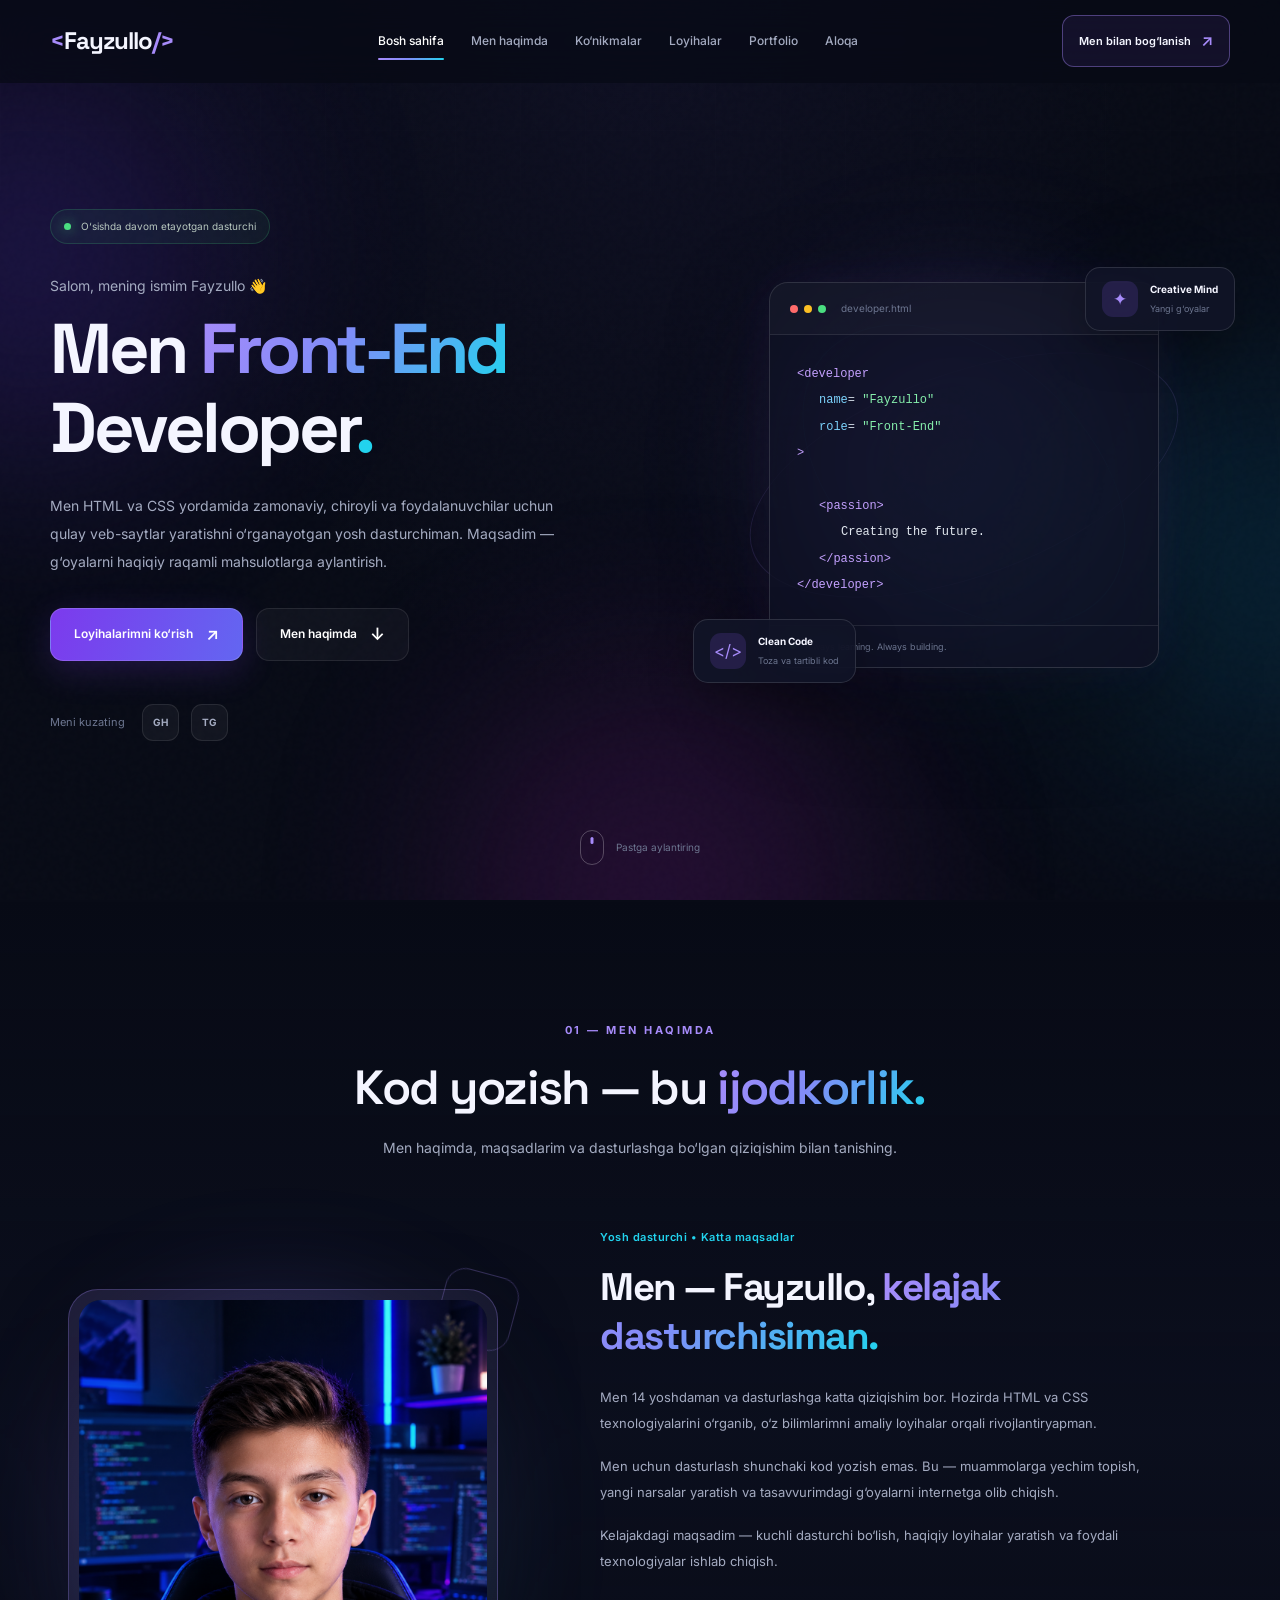
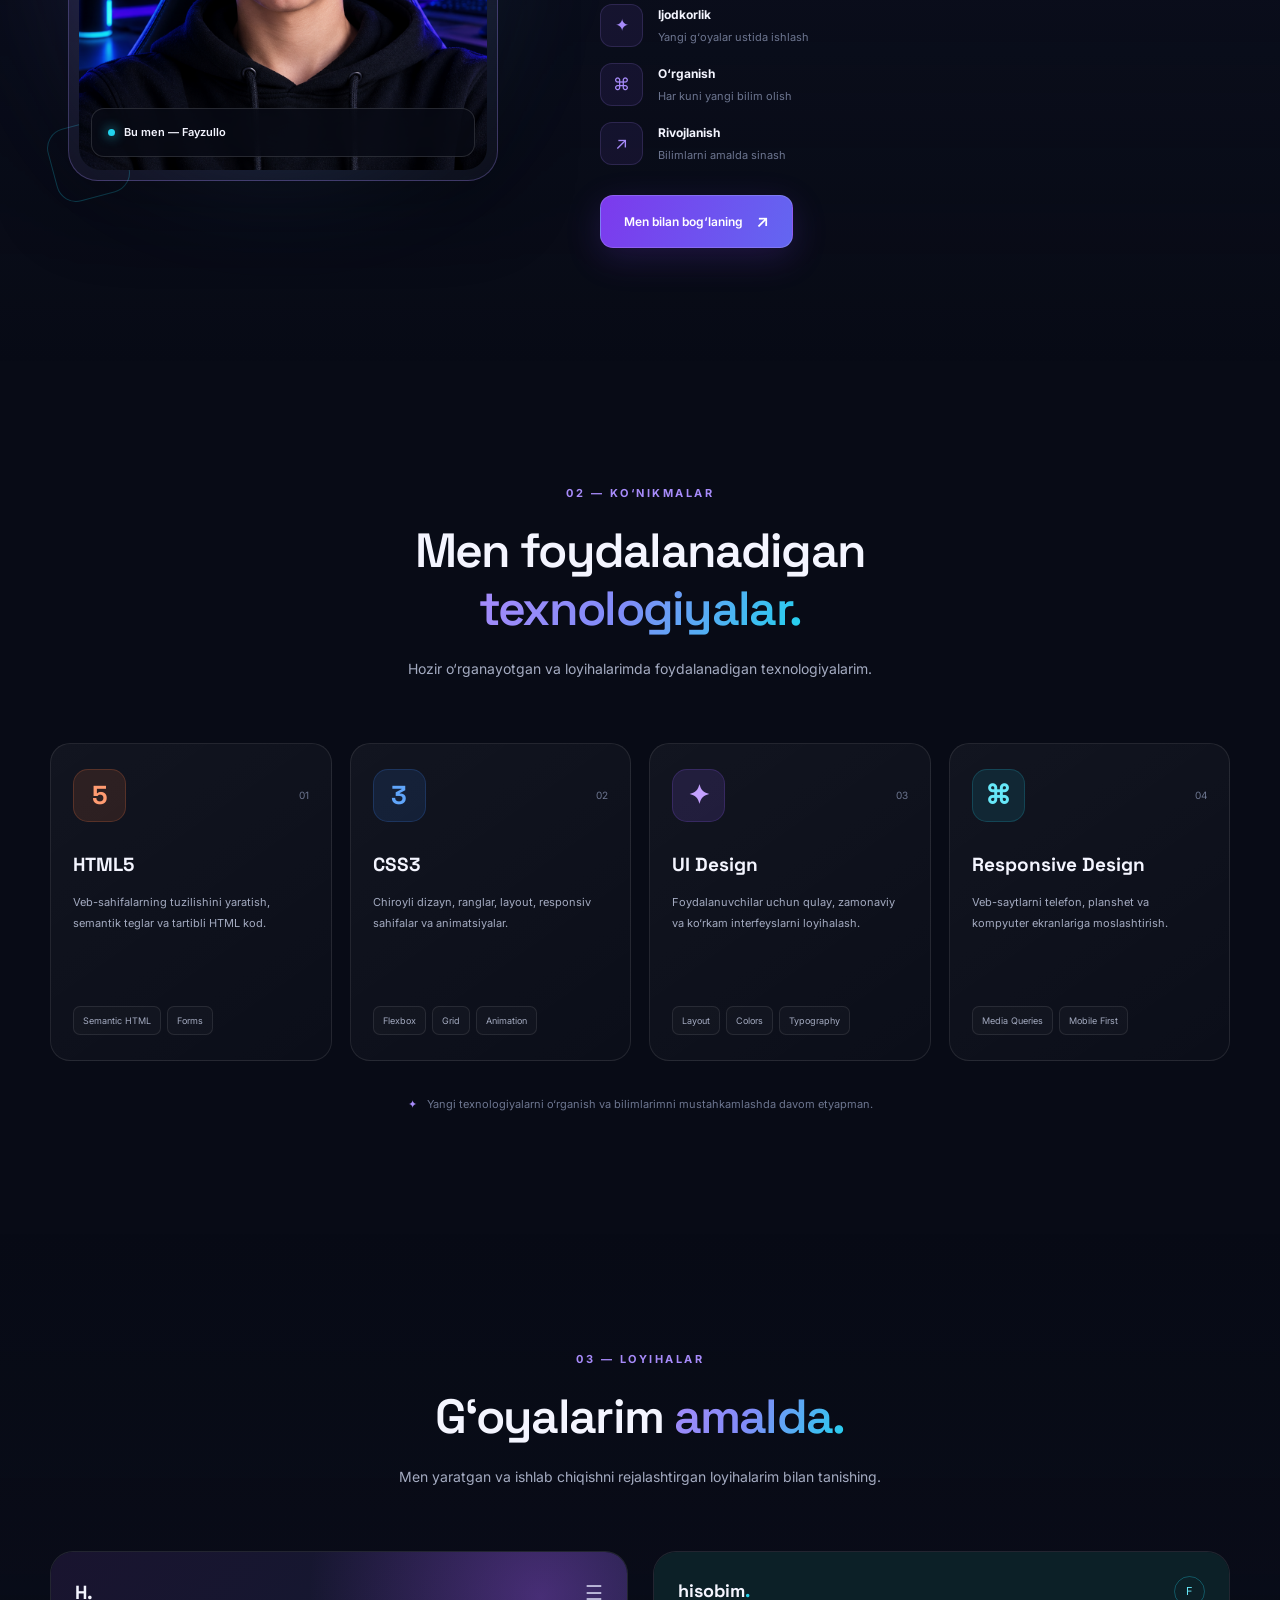
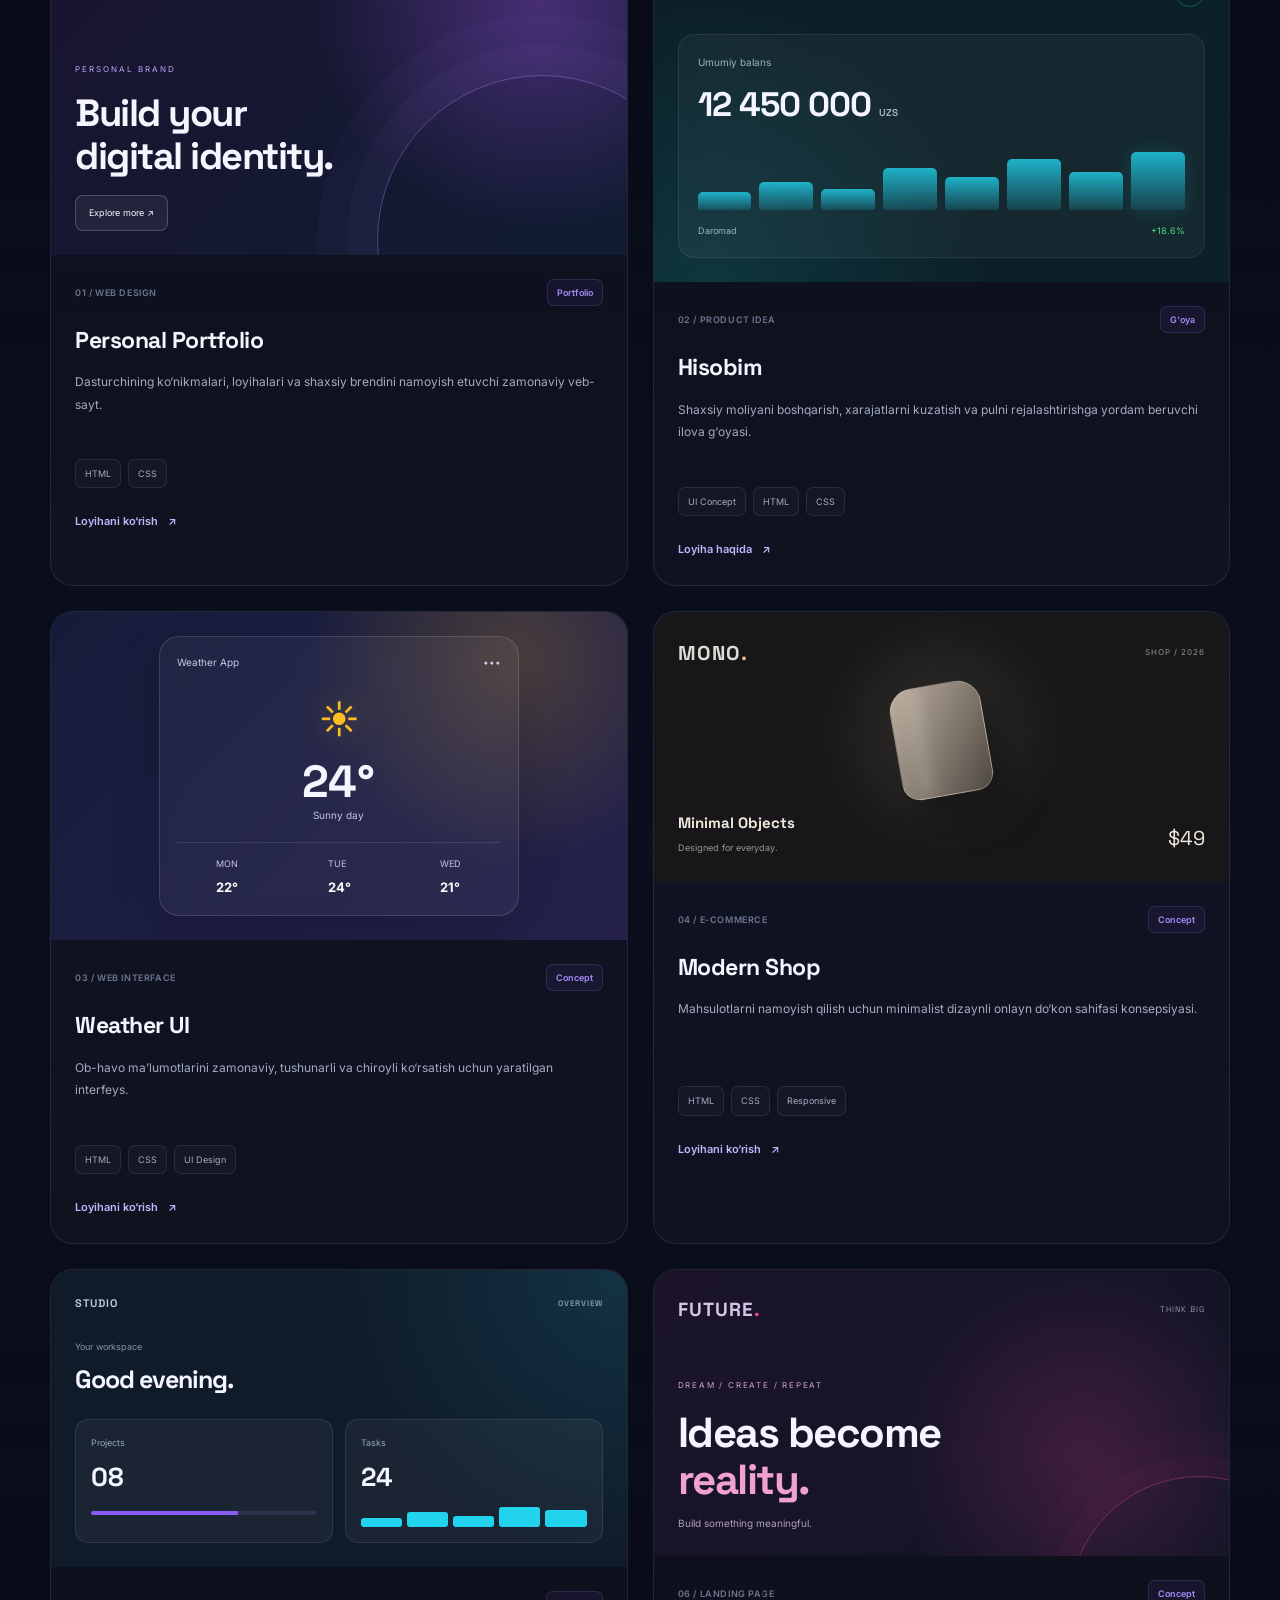
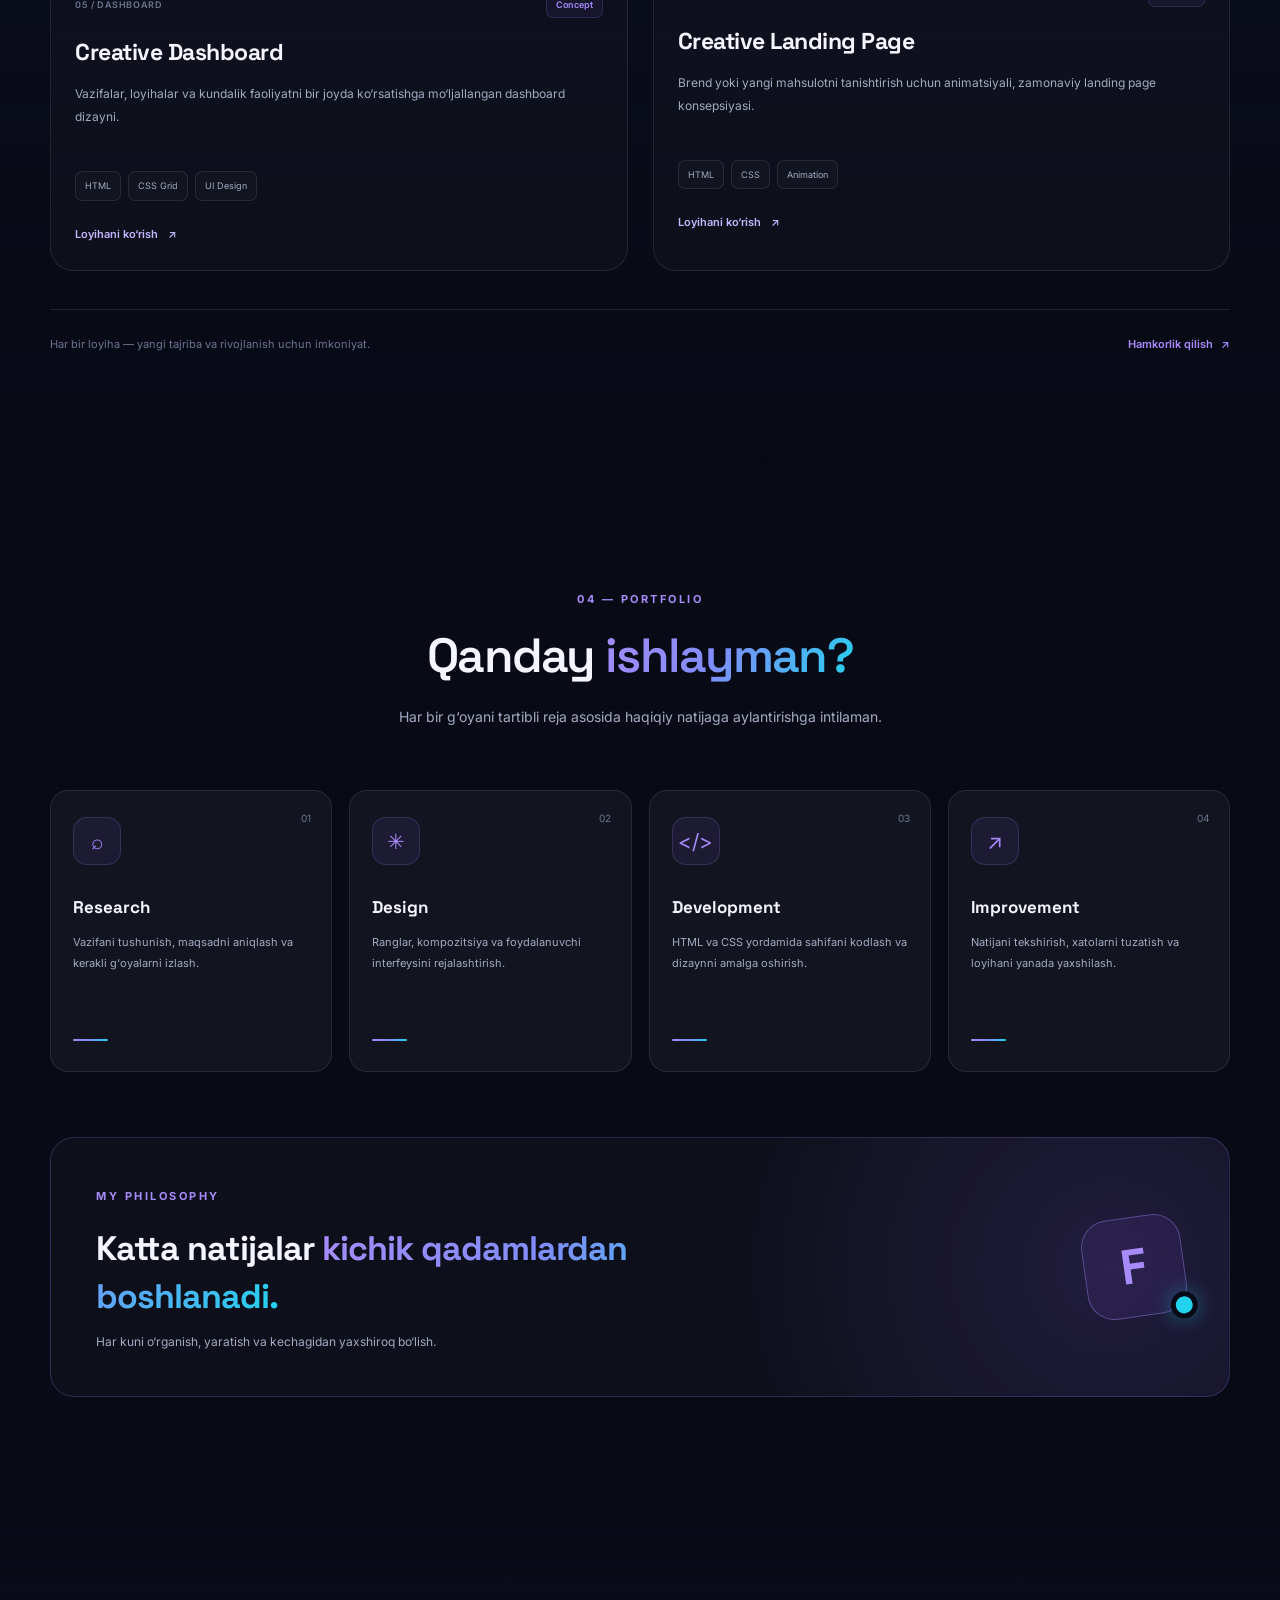
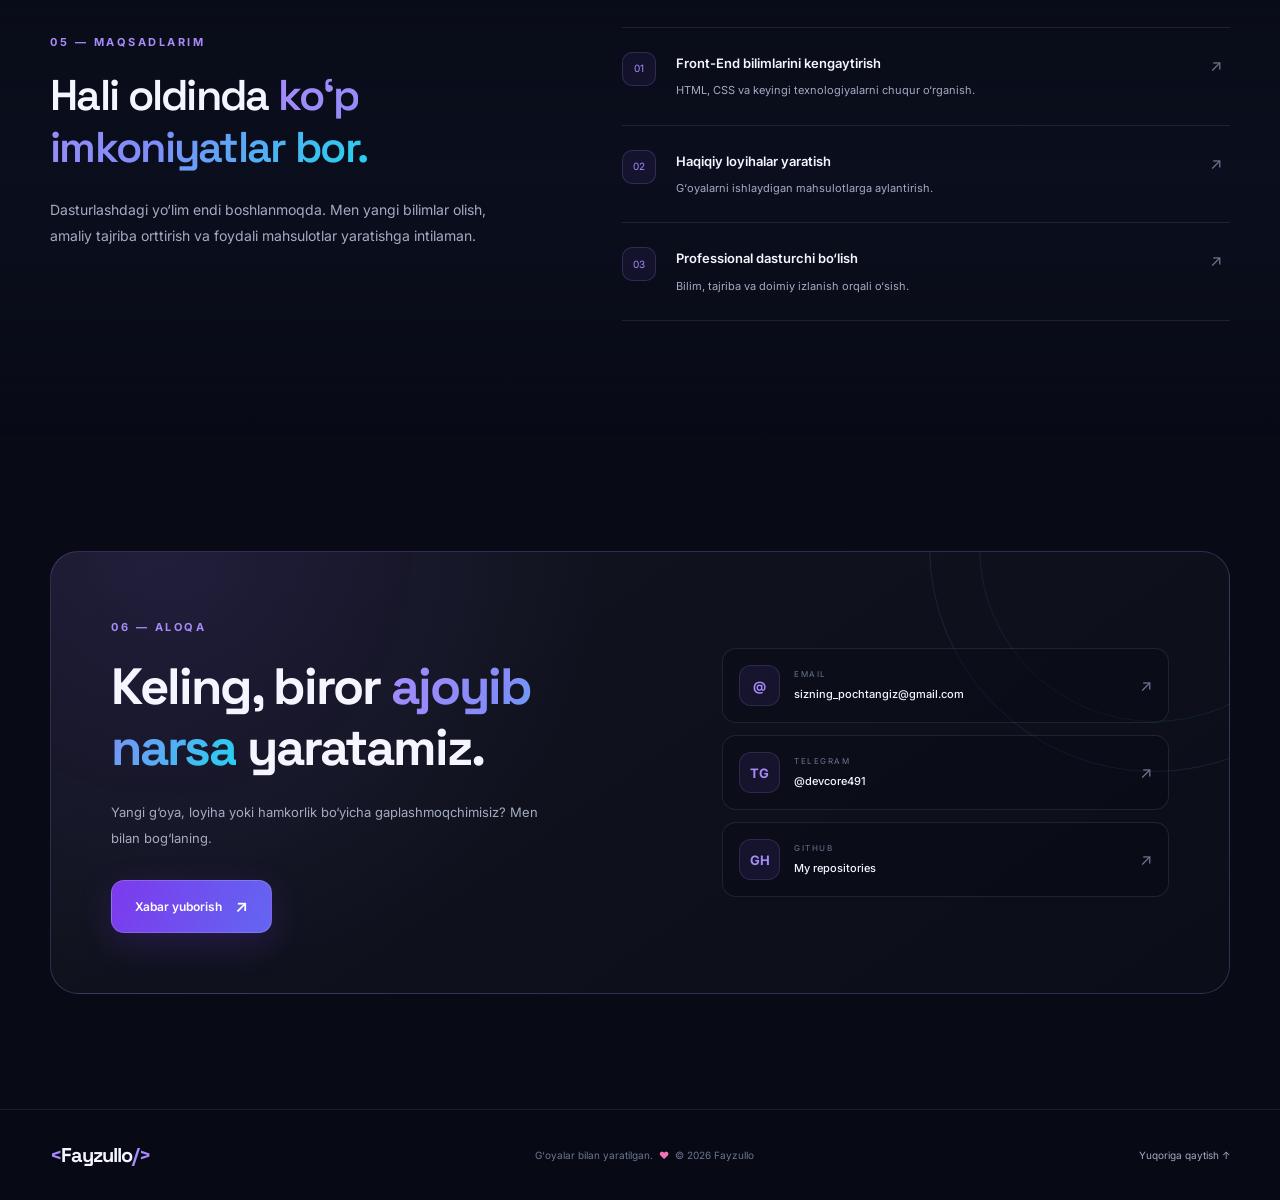
==== commit 3a38ec21: "Add files via upload" ====
--- a/Portfolio/index.html
+++ b/Portfolio/index.html
@@ -994,25 +994,27 @@
 
                     <div class="contact-details">
 
-                        <a href="mailto:your-email@example.com" class="contact-detail">
+                        <a href="mailto:sizning_pochtangiz@gmail.com" class="contact-detail">
                             <span class="contact-detail-icon">@</span>
                             <div>
                                 <small>EMAIL</small>
-                                <strong>your-email@example.com</strong>
+                                <strong>sizning_pochtangiz@gmail.com</strong>
                             </div>
                             <span class="detail-arrow">↗</span>
                         </a>
 
-                        <a href="https://t.me/" target="_blank" rel="noopener noreferrer" class="contact-detail">
+                        <a href="https://t.me/devcore491" target="_blank" rel="noopener noreferrer"
+                            class="contact-detail">
                             <span class="contact-detail-icon">TG</span>
                             <div>
                                 <small>TELEGRAM</small>
-                                <strong>@username</strong>
+                                <strong>@devcore491</strong>
                             </div>
                             <span class="detail-arrow">↗</span>
                         </a>
 
-                        <a href="https://github.com/" target="_blank" rel="noopener noreferrer" class="contact-detail">
+                        <a href="https://github.com/fayzxon-code-uz" target="_blank" rel="noopener noreferrer"
+                            class="contact-detail">
                             <span class="contact-detail-icon">GH</span>
                             <div>
                                 <small>GITHUB</small>
@@ -1022,8 +1024,9 @@
                         </a>
 
                     </div>
-
-                </div>
+                </div>
+
+            </div>
 
             </div>
         </section>
